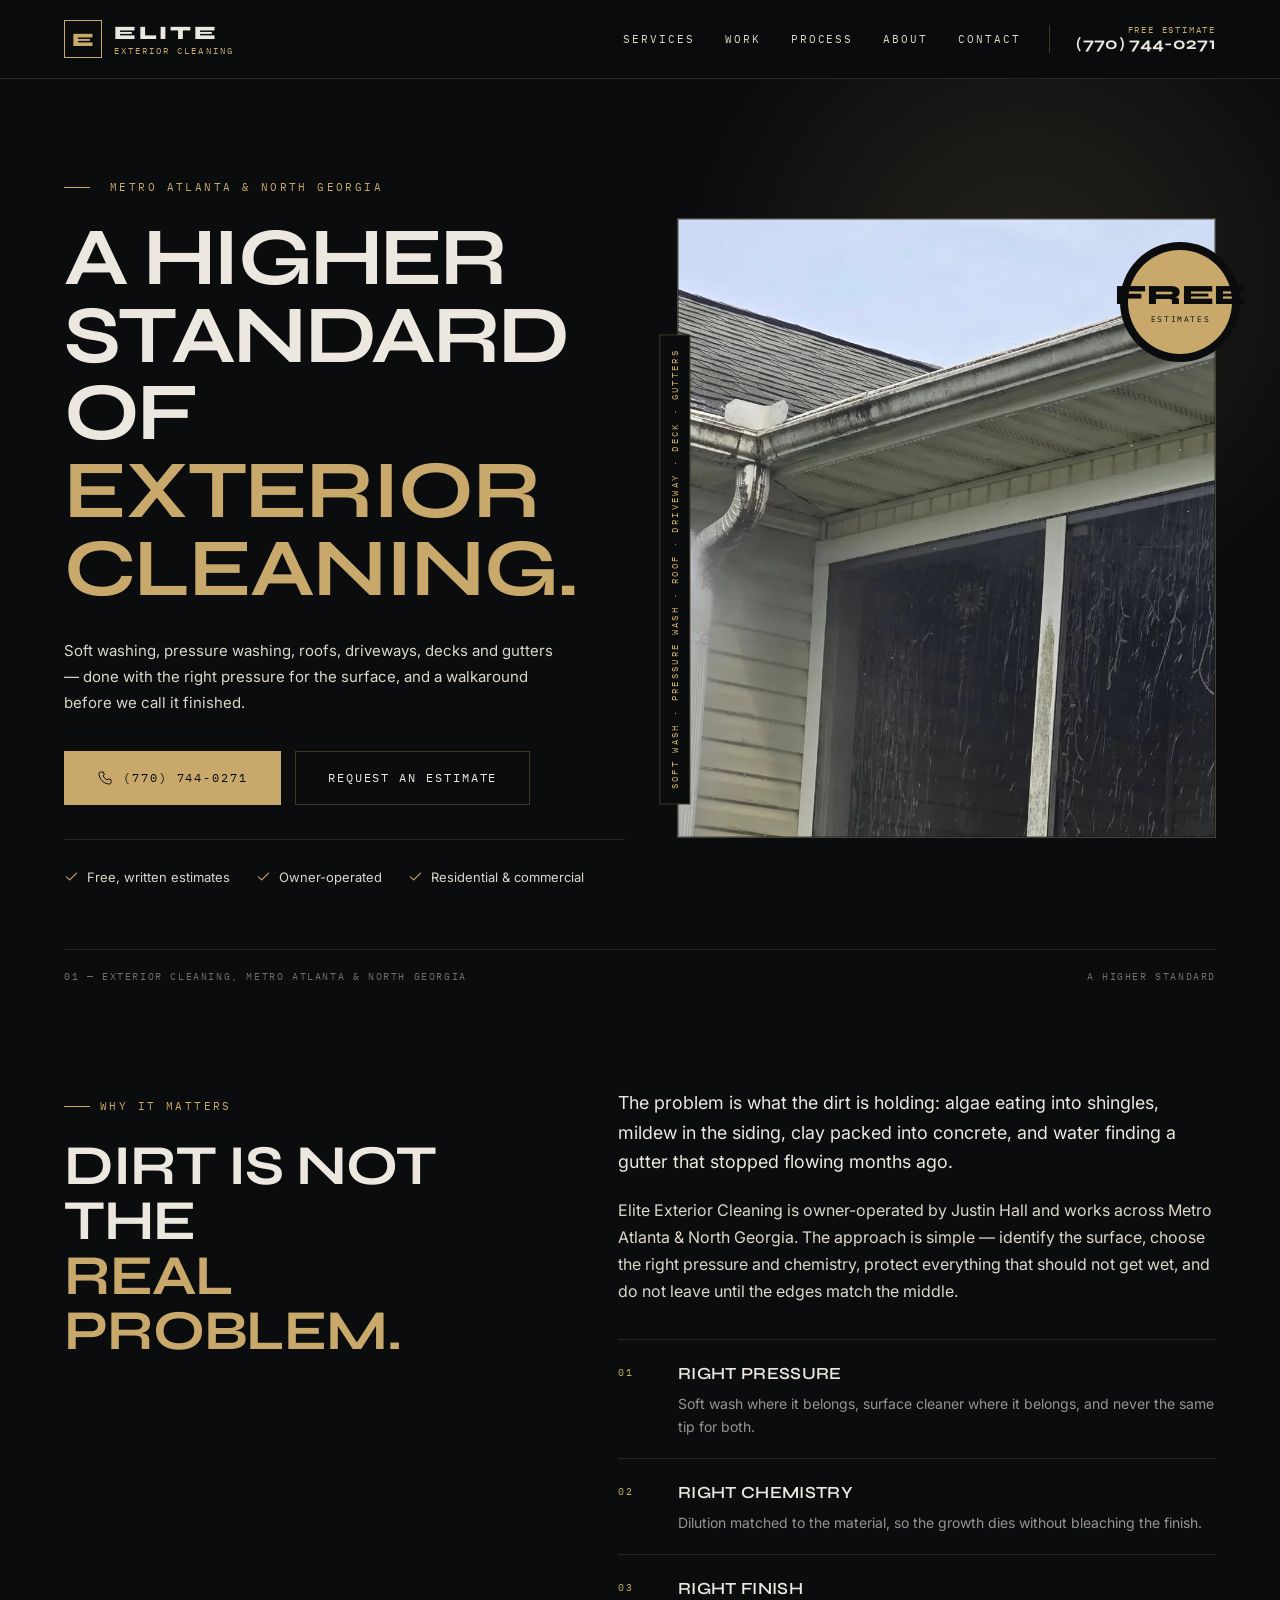
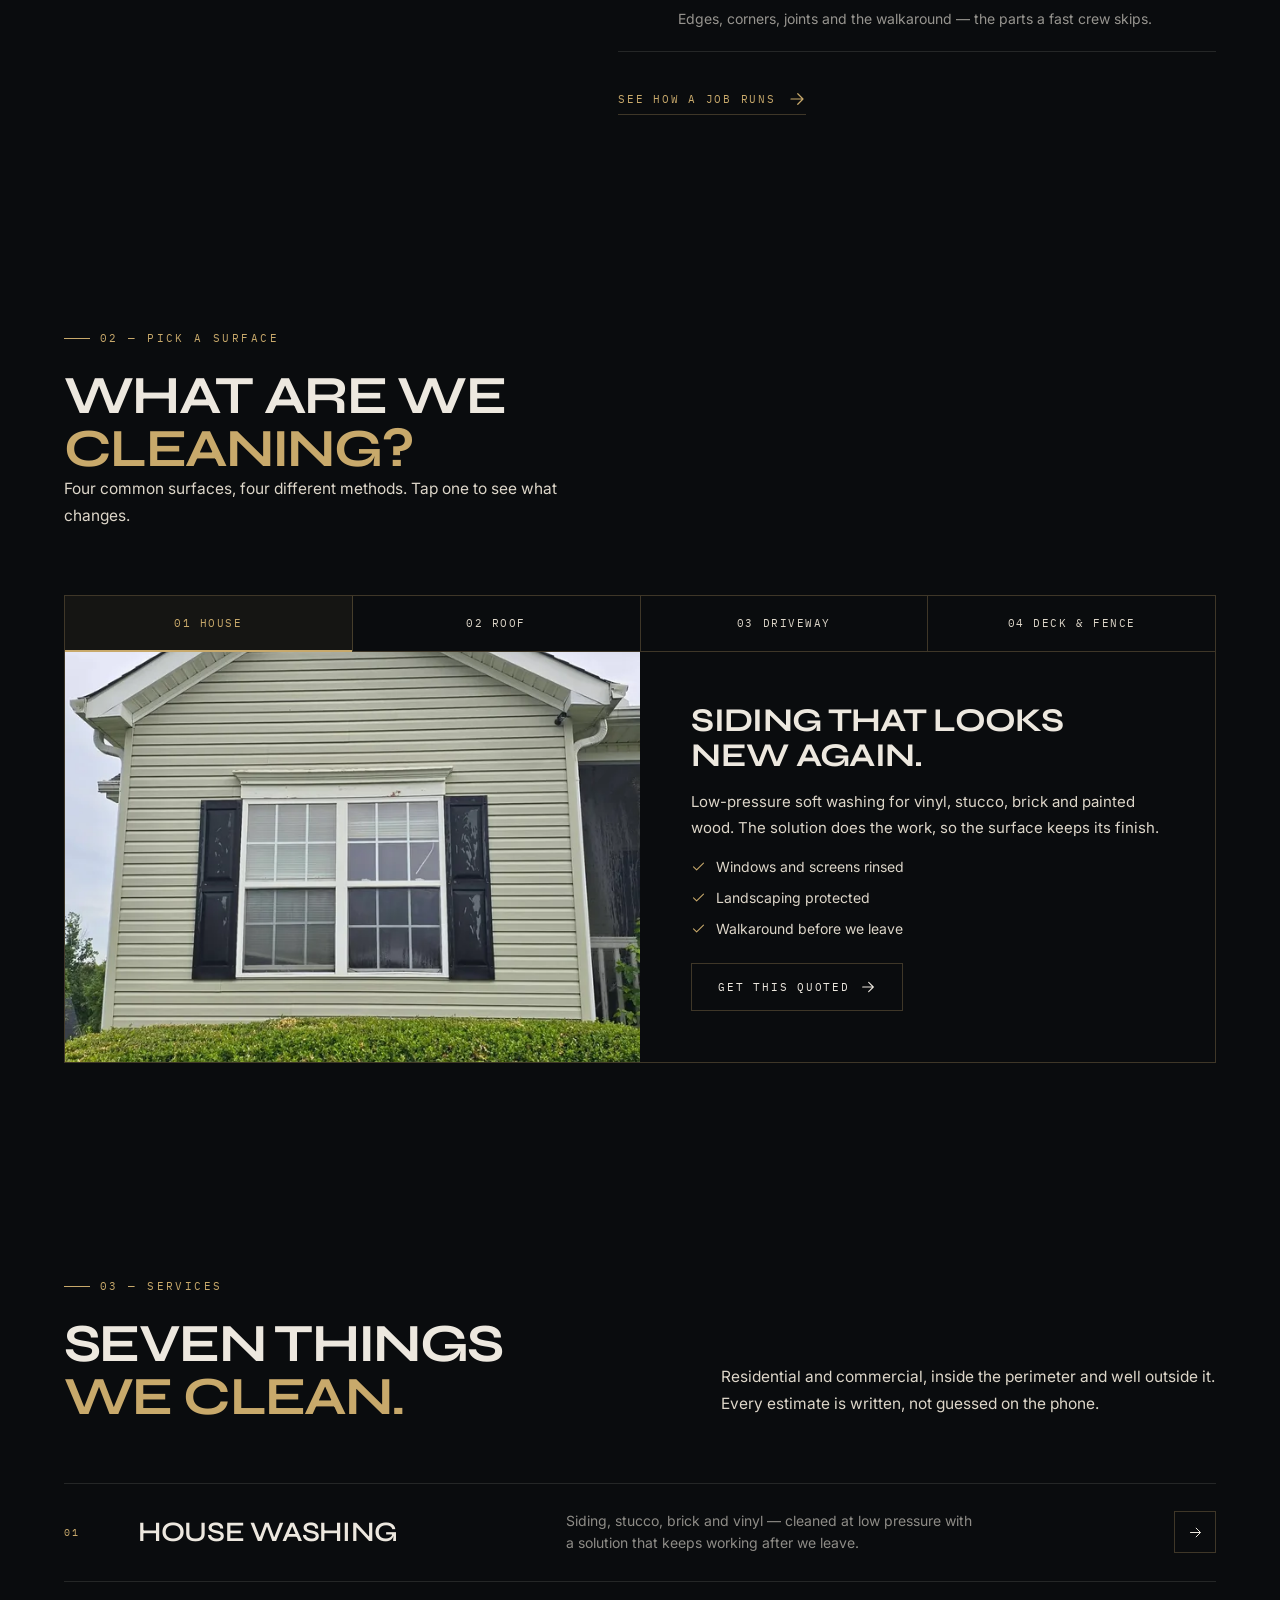
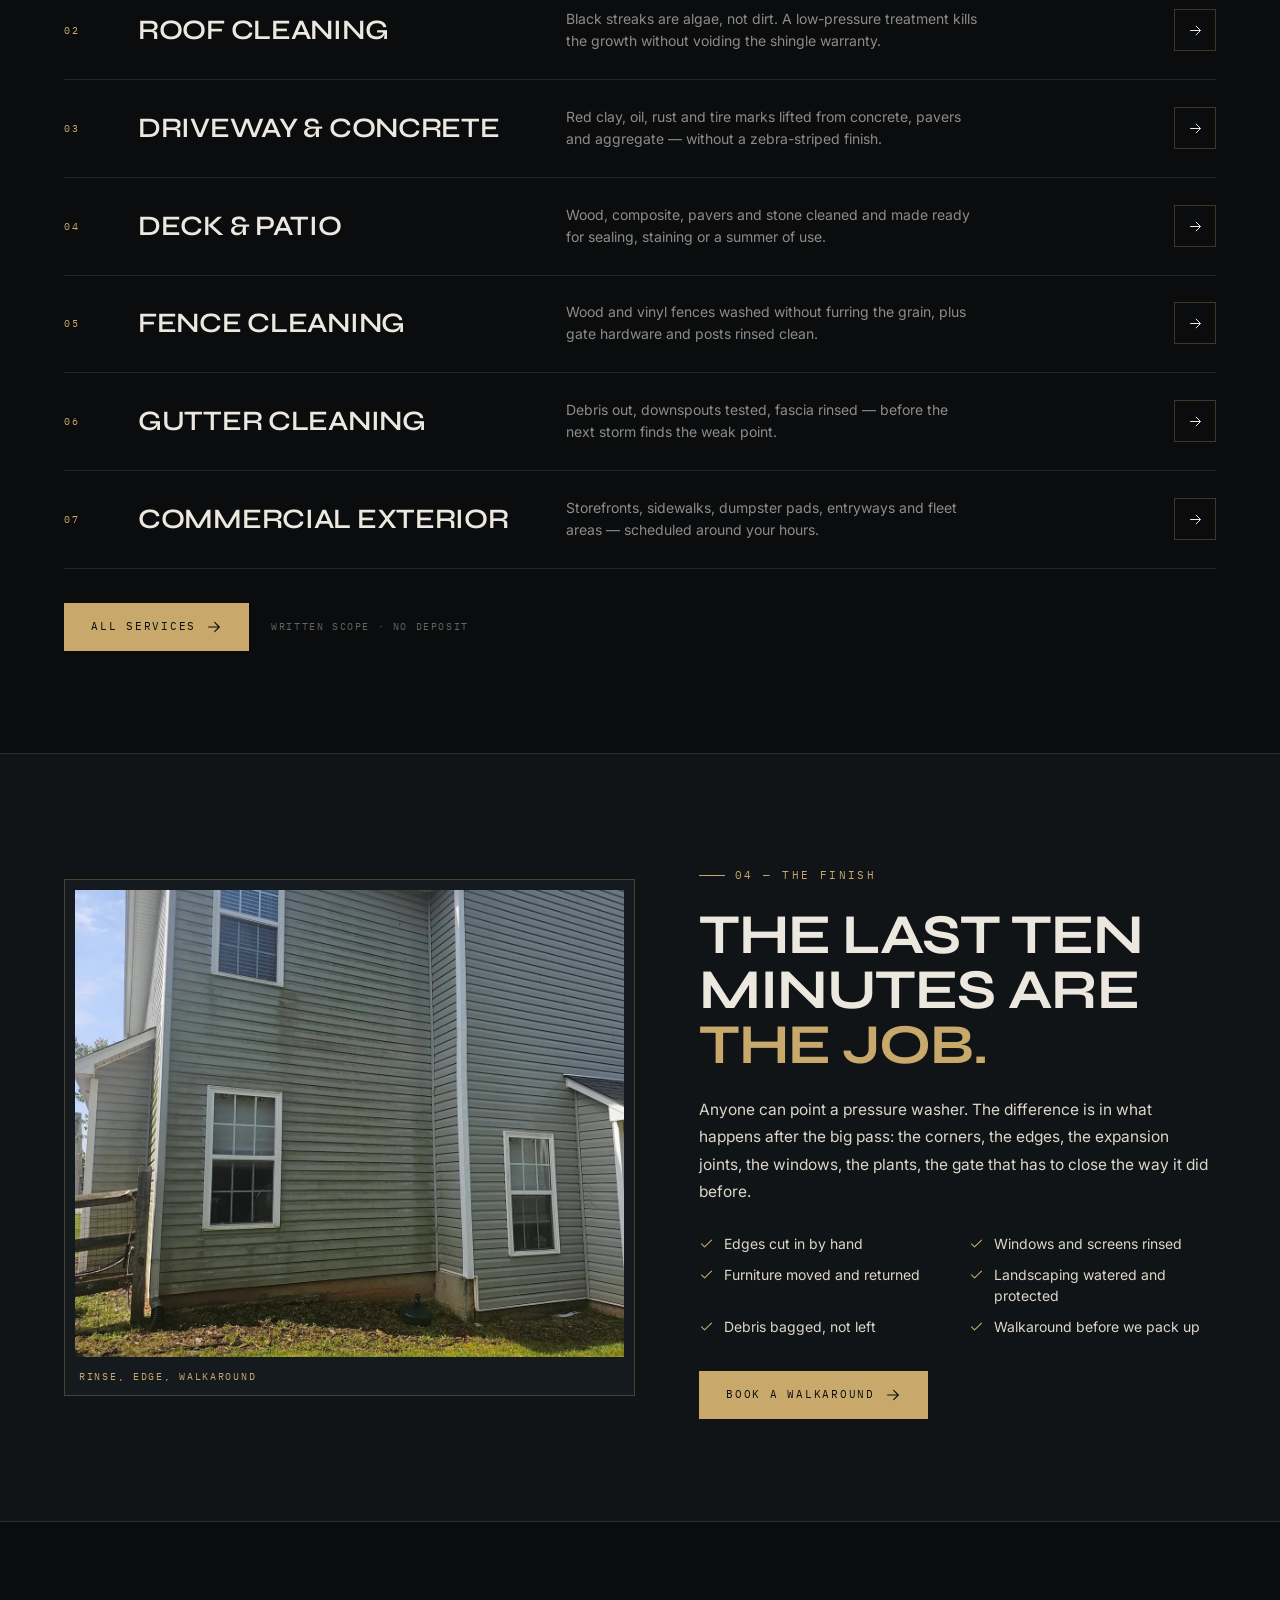
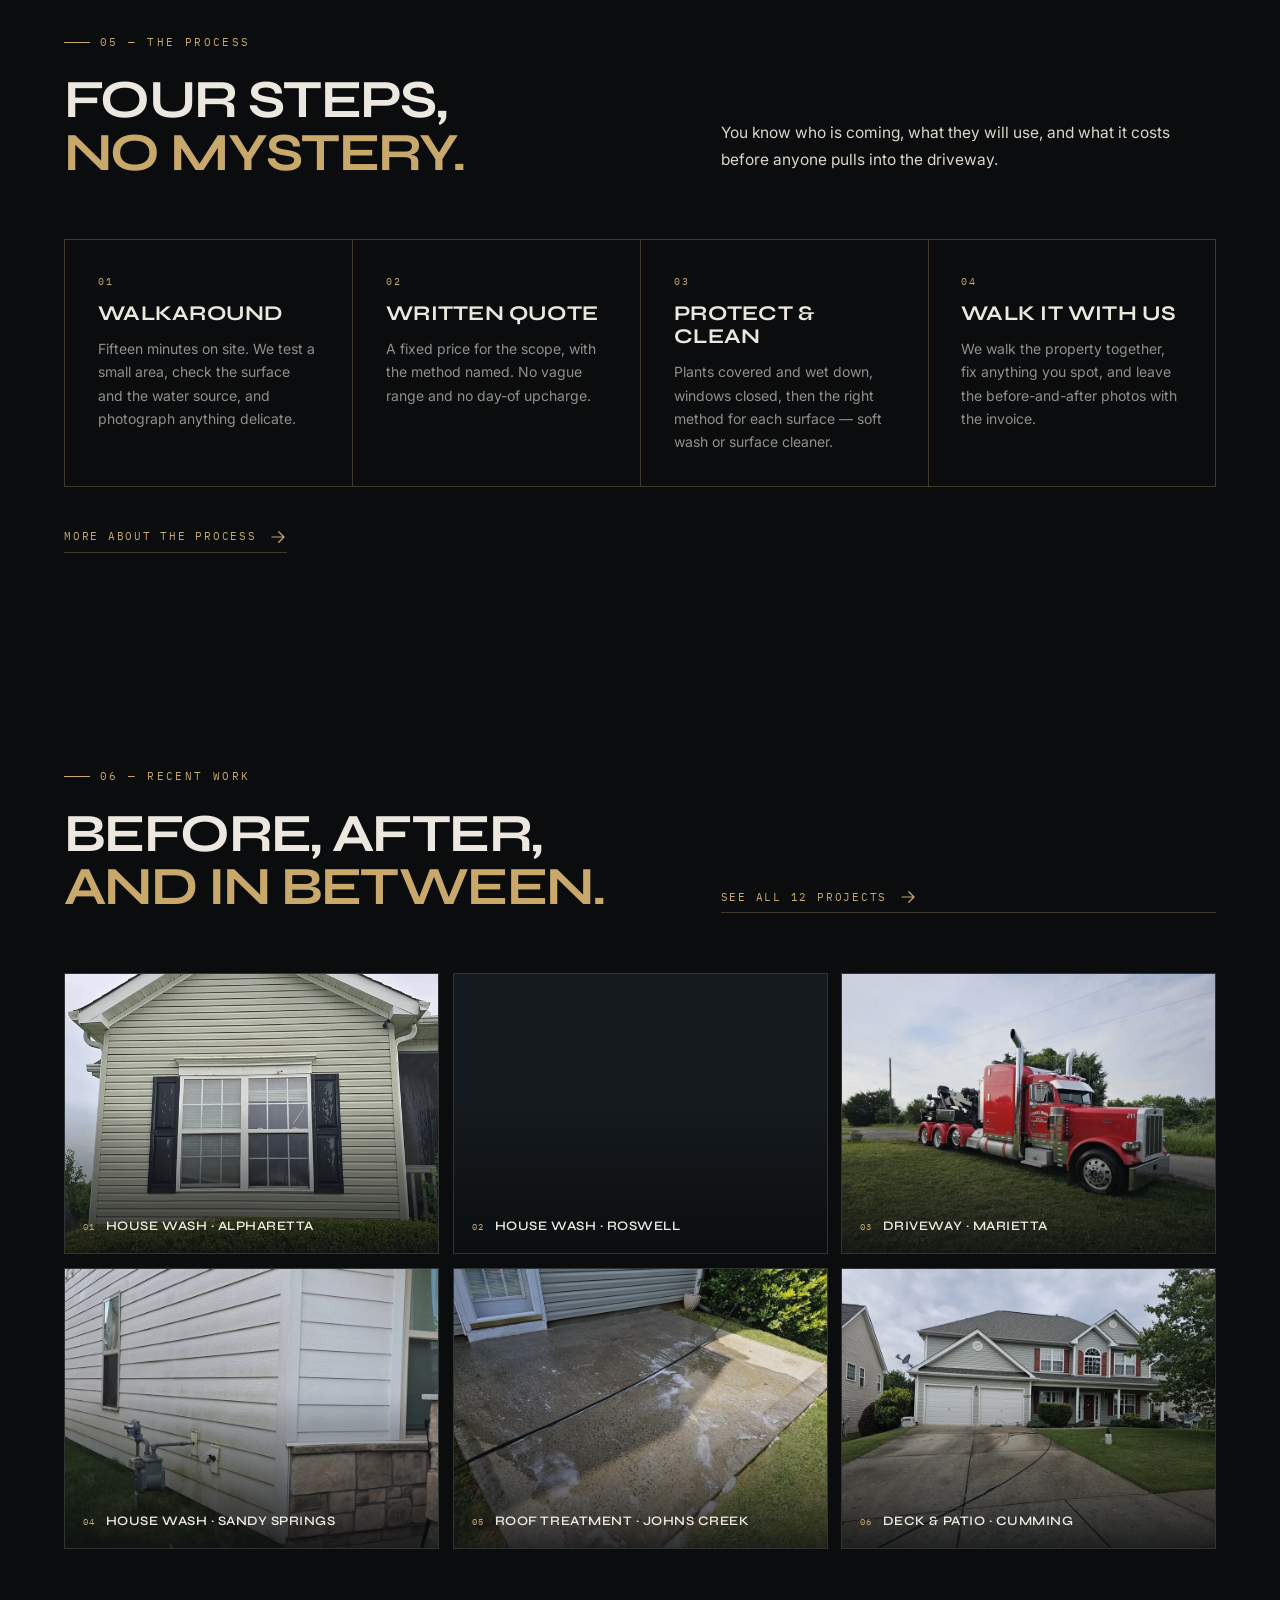
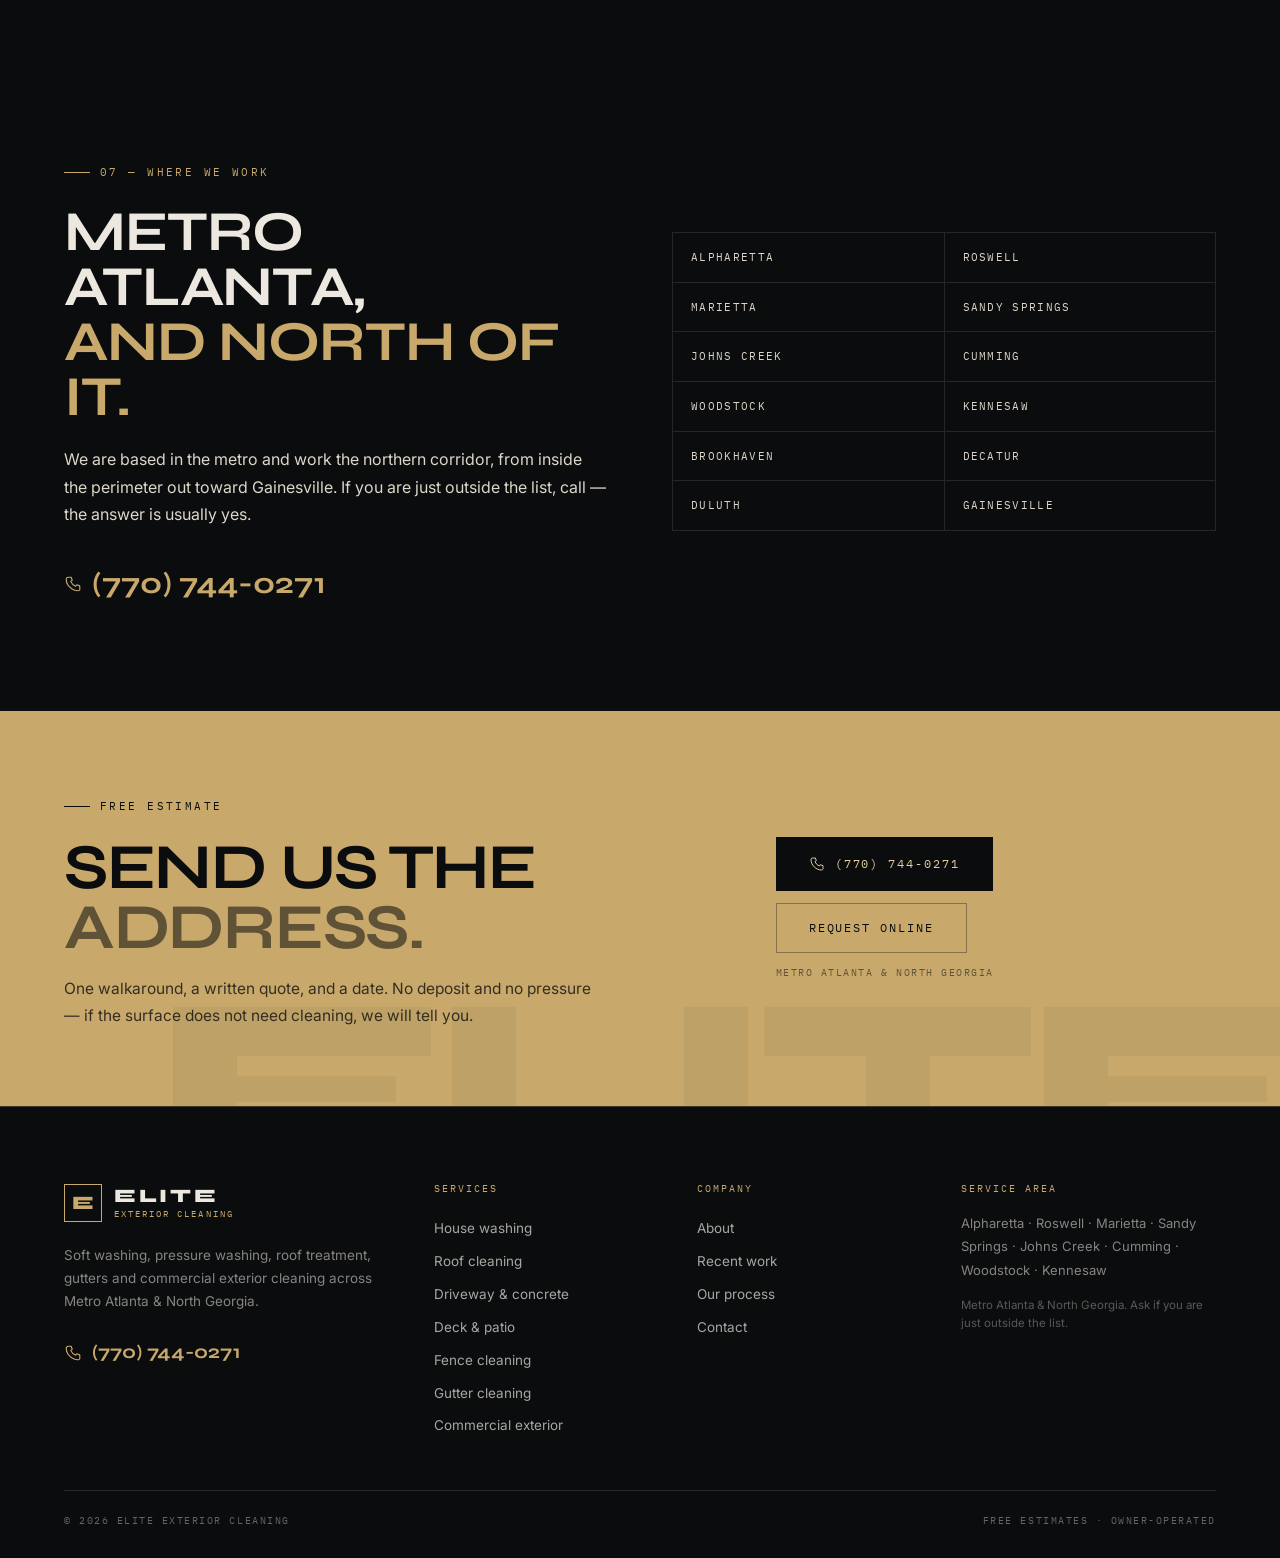
==== index.html @ a0dc1d8f "Build Elite Exterior Cleaning site: 7 pages, surface selector, work filters, lightbox" ====
<!DOCTYPE html>
<html lang="en">
<head>
<meta charset="UTF-8">
<script>document.documentElement.classList.add('js');</script>

<meta name="viewport" content="width=device-width, initial-scale=1.0">
<title>Elite Exterior Cleaning | Pressure Washing in Metro Atlanta</title>
<meta name="description" content="Soft washing, pressure washing, roof cleaning, driveways, decks and gutters across Metro Atlanta and North Georgia. Free written estimates.">
<link rel="canonical" href="https://ari-builds.github.io/elite-exterior-cleaning-site/">
<meta property="og:type" content="website">
<meta property="og:title" content="Elite Exterior Cleaning | Pressure Washing in Metro Atlanta">
<meta property="og:description" content="Soft washing, pressure washing, roof cleaning, driveways, decks and gutters across Metro Atlanta and North Georgia. Free written estimates.">
<meta property="og:url" content="https://ari-builds.github.io/elite-exterior-cleaning-site/">
<meta property="og:image" content="https://ari-builds.github.io/elite-exterior-cleaning-site/assets/opt/hero.webp">
<meta name="theme-color" content="#0A0C0E">
<link rel="icon" href="assets/opt/work-11.webp" type="image/webp">
<link rel="preconnect" href="https://fonts.googleapis.com">
<link rel="preconnect" href="https://fonts.gstatic.com" crossorigin>
<link href="https://fonts.googleapis.com/css2?family=Syne:wght@400;500;600;700;800&family=Inter:wght@300;400;500;600;700&family=IBM+Plex+Mono:wght@400;500&display=swap" rel="stylesheet">
<link rel="stylesheet" href="styles.css">
<script type="application/ld+json">{"@context":"https://schema.org","@graph":[{"@type":"HomeAndConstructionBusiness","@id":"https://ari-builds.github.io/elite-exterior-cleaning-site/#business","name":"Elite Exterior Cleaning","description":"Soft washing, pressure washing, roof cleaning, driveway and deck cleaning, gutter cleaning and commercial exterior cleaning across Metro Atlanta and North Georgia.","url":"https://ari-builds.github.io/elite-exterior-cleaning-site/","image":"https://ari-builds.github.io/elite-exterior-cleaning-site/assets/opt/hero.webp","telephone":"+1-770-744-0271","areaServed":["Metro Atlanta","North Georgia","Alpharetta","Roswell","Marietta","Sandy Springs","Johns Creek","Cumming","Woodstock","Kennesaw"],"priceRange":"$$","founder":{"@type":"Person","name":"Justin Hall"}},{"@type":"WebSite","@id":"https://ari-builds.github.io/elite-exterior-cleaning-site/#website","url":"https://ari-builds.github.io/elite-exterior-cleaning-site/","name":"Elite Exterior Cleaning","publisher":{"@id":"https://ari-builds.github.io/elite-exterior-cleaning-site/#business"}}]}</script>
</head>
<body>
<svg width="0" height="0" style="position:absolute" aria-hidden="true" focusable="false"><defs>
<symbol id="i-arrow" viewBox="0 0 24 24"><path d="M4 12h15M13 5l7 7-7 7" fill="none" stroke="currentColor" stroke-width="1.6" stroke-linecap="round" stroke-linejoin="round"/></symbol>
<symbol id="i-check" viewBox="0 0 24 24"><path d="M4 12.5l5 5L20 6.5" fill="none" stroke="currentColor" stroke-width="1.7" stroke-linecap="round" stroke-linejoin="round"/></symbol>
<symbol id="i-tel" viewBox="0 0 24 24"><path d="M6.5 3h3l1.5 4-2 1.5a12 12 0 006.5 6.5l1.5-2 4 1.5v3A2.5 2.5 0 0118.5 21C10.5 21 3 13.5 3 5.5A2.5 2.5 0 015.5 3z" fill="none" stroke="currentColor" stroke-width="1.5" stroke-linejoin="round"/></symbol>
<symbol id="i-pin" viewBox="0 0 24 24"><path d="M12 21s-6.5-6.2-6.5-11a6.5 6.5 0 0113 0c0 4.8-6.5 11-6.5 11z" fill="none" stroke="currentColor" stroke-width="1.5"/><circle cx="12" cy="10" r="2.2" fill="none" stroke="currentColor" stroke-width="1.5"/></symbol>
<symbol id="i-spray" viewBox="0 0 24 24"><path d="M9 8h6v13H9zM9 8V5h6v3M6 11H3M19 4l2-1M19 8h3M17 2v3" fill="none" stroke="currentColor" stroke-width="1.4" stroke-linecap="round" stroke-linejoin="round"/></symbol>
</defs></svg>
<a class="skip" href="#main">Skip to content</a>
<header class="hdr" id="top">
  <div class="shell hdr__in">
    <a class="logo" href="#top" aria-label="Elite Exterior Cleaning, home">
  <span class="logo__mark" aria-hidden="true">E</span>
  <span class="logo__txt"><strong>Elite</strong><span class="mono">Exterior Cleaning</span></span>
</a>
    <nav class="nav" aria-label="Main">
      <a href="services/">Services</a>
      <a href="work/">Work</a>
      <a href="process/">Process</a>
      <a href="about/">About</a>
      <a href="contact/">Contact</a>
    </nav>
    <a class="tel" href="tel:+17707440271"><span class="mono">Free estimate</span><strong>(770) 744-0271</strong></a>
    <button class="burger" aria-label="Menu" aria-expanded="false" aria-controls="mnav"><span></span><span></span><span></span></button>
  </div>
  <div class="mnav" id="mnav" hidden>
    <a href="services/">Services</a>
    <a href="work/">Work</a>
    <a href="process/">Process</a>
    <a href="about/">About</a>
    <a href="contact/">Contact</a>
    <a class="mnav__tel" href="tel:+17707440271">(770) 744-0271</a>
    <a class="btn btn--gold" href="contact/">Request a free estimate</a>
  </div>
</header>
<main id="main">

<section class="hero">
  <div class="shell hero__grid">
    <div class="hero__copy rv">
      <span class="label"><span class="label__dot" aria-hidden="true"></span>Metro Atlanta & North Georgia</span>
      <h1>A higher<br>standard of<br><em>exterior cleaning.</em></h1>
      <p class="hero__p">Soft washing, pressure washing, roofs, driveways, decks and gutters — done with the right pressure for the surface, and a walkaround before we call it finished.</p>
      <div class="hero__acts">
        <a class="btn btn--gold btn--lg" href="tel:+17707440271"><svg class="ico" aria-hidden="true"><use href="#i-tel"/></svg>(770) 744-0271</a>
        <a class="btn btn--ghost btn--lg" href="contact/">Request an estimate</a>
      </div>
      <ul class="hero__ticks">
        <li><svg class="ico" aria-hidden="true"><use href="#i-check"/></svg>Free, written estimates</li>
        <li><svg class="ico" aria-hidden="true"><use href="#i-check"/></svg>Owner-operated</li>
        <li><svg class="ico" aria-hidden="true"><use href="#i-check"/></svg>Residential &amp; commercial</li>
      </ul>
    </div>
    <div class="hero__media rv rv-d1">
      <figure class="plate"><img src="assets/opt/hero.webp" alt="Exterior cleaning in Metro Atlanta" width="1366" height="1025" fetchpriority="high" decoding="async"></figure>
      <span class="hero__rail mono">Soft wash · Pressure wash · Roof · Driveway · Deck · Gutters</span>
      <div class="hero__badge"><span>Free</span><span class="mono">estimates</span></div>
    </div>
  </div>
  <div class="shell hero__foot">
    <span class="mono">01 — Exterior cleaning, Metro Atlanta & North Georgia</span>
    <span class="mono">A higher standard</span>
  </div>
</section>

<section class="sec why">
  <div class="shell why__grid">
    <div class="why__head rv">
      <span class="label">Why it matters</span>
      <h2>Dirt is not the<br><em>real problem.</em></h2>
    </div>
    <div class="why__body rv rv-d1">
      <p class="lead">The problem is what the dirt is holding: algae eating into shingles, mildew in the siding, clay packed into concrete, and water finding a gutter that stopped flowing months ago.</p>
      <p>Elite Exterior Cleaning is owner-operated by Justin Hall and works across Metro Atlanta & North Georgia. The approach is simple — identify the surface, choose the right pressure and chemistry, protect everything that should not get wet, and do not leave until the edges match the middle.</p>
      <div class="why__notes">
        <div><span class="mono">01</span><strong>Right pressure</strong><p>Soft wash where it belongs, surface cleaner where it belongs, and never the same tip for both.</p></div>
        <div><span class="mono">02</span><strong>Right chemistry</strong><p>Dilution matched to the material, so the growth dies without bleaching the finish.</p></div>
        <div><span class="mono">03</span><strong>Right finish</strong><p>Edges, corners, joints and the walkaround — the parts a fast crew skips.</p></div>
      </div>
      <a class="link" href="process/">See how a job runs <svg class="ico" aria-hidden="true"><use href="#i-arrow"/></svg></a>
    </div>
  </div>
</section>

<section class="sec sel" id="surfaces">
  <div class="shell">
    <div class="sechead rv">
      <span class="label">02 — Pick a surface</span>
      <h2>What are we<br><em>cleaning?</em></h2>
      <p class="sechead__p">Four common surfaces, four different methods. Tap one to see what changes.</p>
    </div>
    <div class="sel__tabs" role="tablist" aria-label="Surface">
      <button class="sel__tab" role="tab" aria-selected="true" aria-controls="panel-house" id="tab-house">01 House</button>
      <button class="sel__tab" role="tab" aria-selected="false" aria-controls="panel-roof" id="tab-roof">02 Roof</button>
      <button class="sel__tab" role="tab" aria-selected="false" aria-controls="panel-driveway" id="tab-driveway">03 Driveway</button>
      <button class="sel__tab" role="tab" aria-selected="false" aria-controls="panel-deck" id="tab-deck">04 Deck & fence</button>
    </div>
    <div class="sel__panels">
      <div class="sel__panel is-on" id="panel-house" role="tabpanel" aria-labelledby="tab-house">
        <figure class="sel__fig"><img src="assets/opt/work-01-880.webp" alt="House cleaning by Elite Exterior Cleaning" width="1200" height="1600" decoding="async"></figure>
        <div class="sel__copy">
          <h3>Siding that looks new again.</h3>
          <p>Low-pressure soft washing for vinyl, stucco, brick and painted wood. The solution does the work, so the surface keeps its finish.</p>
          <ul class="ticks"><li><svg class="ico" aria-hidden="true"><use href="#i-check"/></svg>Windows and screens rinsed</li><li><svg class="ico" aria-hidden="true"><use href="#i-check"/></svg>Landscaping protected</li><li><svg class="ico" aria-hidden="true"><use href="#i-check"/></svg>Walkaround before we leave</li></ul>
          <a class="btn btn--ghost" href="contact/">Get this quoted <svg class="ico" aria-hidden="true"><use href="#i-arrow"/></svg></a>
        </div>
      </div>
      <div class="sel__panel" id="panel-roof" role="tabpanel" aria-labelledby="tab-roof" hidden>
        <figure class="sel__fig"><img src="assets/opt/work-05-880.webp" alt="Roof cleaning by Elite Exterior Cleaning" width="1000" height="750" decoding="async"></figure>
        <div class="sel__copy">
          <h3>Black streaks are algae.</h3>
          <p>A low-pressure treatment that kills the growth instead of blasting the granules off your shingles. The streaks lift over the following weeks.</p>
          <ul class="ticks"><li><svg class="ico" aria-hidden="true"><use href="#i-check"/></svg>No high pressure on shingles</li><li><svg class="ico" aria-hidden="true"><use href="#i-check"/></svg>Gutters and plants covered</li><li><svg class="ico" aria-hidden="true"><use href="#i-check"/></svg>Before-and-after photos</li></ul>
          <a class="btn btn--ghost" href="contact/">Get this quoted <svg class="ico" aria-hidden="true"><use href="#i-arrow"/></svg></a>
        </div>
      </div>
      <div class="sel__panel" id="panel-driveway" role="tabpanel" aria-labelledby="tab-driveway" hidden>
        <figure class="sel__fig"><img src="assets/opt/work-03-880.webp" alt="Driveway cleaning by Elite Exterior Cleaning" width="1000" height="750" decoding="async"></figure>
        <div class="sel__copy">
          <h3>Clean concrete, even finish.</h3>
          <p>Red clay, oil and rust pre-treated, then cleaned with a surface cleaner so you get an even finish instead of wand stripes.</p>
          <ul class="ticks"><li><svg class="ico" aria-hidden="true"><use href="#i-check"/></svg>No zebra striping</li><li><svg class="ico" aria-hidden="true"><use href="#i-check"/></svg>Edges and joints by hand</li><li><svg class="ico" aria-hidden="true"><use href="#i-check"/></svg>Paver-safe options</li></ul>
          <a class="btn btn--ghost" href="contact/">Get this quoted <svg class="ico" aria-hidden="true"><use href="#i-arrow"/></svg></a>
        </div>
      </div>
      <div class="sel__panel" id="panel-deck" role="tabpanel" aria-labelledby="tab-deck" hidden>
        <figure class="sel__fig"><img src="assets/opt/work-07-880.webp" alt="Deck &amp; fence cleaning by Elite Exterior Cleaning" width="1000" height="750" decoding="async"></figure>
        <div class="sel__copy">
          <h3>The right pressure for the material.</h3>
          <p>Wood, composite, vinyl and pavers each get their own tip and their own mix — so a deck is cleaned, not furred.</p>
          <ul class="ticks"><li><svg class="ico" aria-hidden="true"><use href="#i-check"/></svg>Low-pressure wood washing</li><li><svg class="ico" aria-hidden="true"><use href="#i-check"/></svg>Mildew and tannin treatment</li><li><svg class="ico" aria-hidden="true"><use href="#i-check"/></svg>Sealing quote on request</li></ul>
          <a class="btn btn--ghost" href="contact/">Get this quoted <svg class="ico" aria-hidden="true"><use href="#i-arrow"/></svg></a>
        </div>
      </div>
    </div>
  </div>
</section>

<section class="sec svcs">
  <div class="shell">
    <div class="sechead sechead--split rv">
      <div><span class="label">03 — Services</span><h2>Seven things<br><em>we clean.</em></h2></div>
      <p class="sechead__p">Residential and commercial, inside the perimeter and well outside it. Every estimate is written, not guessed on the phone.</p>
    </div>
    <ol class="svc">
      <li class="svc__item rv">
        <a class="svc__row" href="services/#house-washing">
          <span class="svc__n mono">01</span>
          <span class="svc__t">House washing</span>
          <span class="svc__d">Siding, stucco, brick and vinyl — cleaned at low pressure with a solution that keeps working after we leave.</span>
          <span class="svc__go"><svg class="ico" aria-hidden="true"><use href="#i-arrow"/></svg></span>
          <span class="svc__peek"><img src="assets/opt/work-01-880.webp" alt="" loading="lazy" decoding="async"></span>
        </a>
      </li>
      <li class="svc__item rv">
        <a class="svc__row" href="services/#roof-cleaning">
          <span class="svc__n mono">02</span>
          <span class="svc__t">Roof cleaning</span>
          <span class="svc__d">Black streaks are algae, not dirt. A low-pressure treatment kills the growth without voiding the shingle warranty.</span>
          <span class="svc__go"><svg class="ico" aria-hidden="true"><use href="#i-arrow"/></svg></span>
          <span class="svc__peek"><img src="assets/opt/work-05-880.webp" alt="" loading="lazy" decoding="async"></span>
        </a>
      </li>
      <li class="svc__item rv">
        <a class="svc__row" href="services/#driveway-cleaning">
          <span class="svc__n mono">03</span>
          <span class="svc__t">Driveway & concrete</span>
          <span class="svc__d">Red clay, oil, rust and tire marks lifted from concrete, pavers and aggregate — without a zebra-striped finish.</span>
          <span class="svc__go"><svg class="ico" aria-hidden="true"><use href="#i-arrow"/></svg></span>
          <span class="svc__peek"><img src="assets/opt/work-03-880.webp" alt="" loading="lazy" decoding="async"></span>
        </a>
      </li>
      <li class="svc__item rv">
        <a class="svc__row" href="services/#deck-and-patio">
          <span class="svc__n mono">04</span>
          <span class="svc__t">Deck & patio</span>
          <span class="svc__d">Wood, composite, pavers and stone cleaned and made ready for sealing, staining or a summer of use.</span>
          <span class="svc__go"><svg class="ico" aria-hidden="true"><use href="#i-arrow"/></svg></span>
          <span class="svc__peek"><img src="assets/opt/work-06-880.webp" alt="" loading="lazy" decoding="async"></span>
        </a>
      </li>
      <li class="svc__item rv">
        <a class="svc__row" href="services/#fence-cleaning">
          <span class="svc__n mono">05</span>
          <span class="svc__t">Fence cleaning</span>
          <span class="svc__d">Wood and vinyl fences washed without furring the grain, plus gate hardware and posts rinsed clean.</span>
          <span class="svc__go"><svg class="ico" aria-hidden="true"><use href="#i-arrow"/></svg></span>
          <span class="svc__peek"><img src="assets/opt/work-07-880.webp" alt="" loading="lazy" decoding="async"></span>
        </a>
      </li>
      <li class="svc__item rv">
        <a class="svc__row" href="services/#gutter-cleaning">
          <span class="svc__n mono">06</span>
          <span class="svc__t">Gutter cleaning</span>
          <span class="svc__d">Debris out, downspouts tested, fascia rinsed — before the next storm finds the weak point.</span>
          <span class="svc__go"><svg class="ico" aria-hidden="true"><use href="#i-arrow"/></svg></span>
          <span class="svc__peek"><img src="assets/opt/work-10-880.webp" alt="" loading="lazy" decoding="async"></span>
        </a>
      </li>
      <li class="svc__item rv">
        <a class="svc__row" href="services/#commercial-cleaning">
          <span class="svc__n mono">07</span>
          <span class="svc__t">Commercial exterior</span>
          <span class="svc__d">Storefronts, sidewalks, dumpster pads, entryways and fleet areas — scheduled around your hours.</span>
          <span class="svc__go"><svg class="ico" aria-hidden="true"><use href="#i-arrow"/></svg></span>
          <span class="svc__peek"><img src="assets/opt/work-11-880.webp" alt="" loading="lazy" decoding="async"></span>
        </a>
      </li>
    </ol>
    <div class="svcs__foot">
      <a class="btn btn--gold" href="services/">All services <svg class="ico" aria-hidden="true"><use href="#i-arrow"/></svg></a>
      <span class="mono">Written scope · no deposit</span>
    </div>
  </div>
</section>

<section class="sec sec--surface detail">
  <div class="shell detail__grid">
    <figure class="detail__fig">
      <img src="assets/opt/detail.webp" alt="Exterior cleaning detail" width="1200" height="1600" loading="lazy" decoding="async">
      <figcaption class="mono">Rinse, edge, walkaround</figcaption>
    </figure>
    <div class="detail__copy">
      <span class="label">04 — The finish</span>
      <h2>The last ten<br>minutes are<br><em>the job.</em></h2>
      <p>Anyone can point a pressure washer. The difference is in what happens after the big pass: the corners, the edges, the expansion joints, the windows, the plants, the gate that has to close the way it did before.</p>
      <ul class="ticks ticks--two">
        <li><svg class="ico" aria-hidden="true"><use href="#i-check"/></svg>Edges cut in by hand</li>
        <li><svg class="ico" aria-hidden="true"><use href="#i-check"/></svg>Windows and screens rinsed</li>
        <li><svg class="ico" aria-hidden="true"><use href="#i-check"/></svg>Furniture moved and returned</li>
        <li><svg class="ico" aria-hidden="true"><use href="#i-check"/></svg>Landscaping watered and protected</li>
        <li><svg class="ico" aria-hidden="true"><use href="#i-check"/></svg>Debris bagged, not left</li>
        <li><svg class="ico" aria-hidden="true"><use href="#i-check"/></svg>Walkaround before we pack up</li>
      </ul>
      <a class="btn btn--gold" href="contact/">Book a walkaround <svg class="ico" aria-hidden="true"><use href="#i-arrow"/></svg></a>
    </div>
  </div>
</section>

<section class="sec proc">
  <div class="shell">
    <div class="sechead sechead--split rv">
      <div><span class="label">05 — The process</span><h2>Four steps,<br><em>no mystery.</em></h2></div>
      <p class="sechead__p">You know who is coming, what they will use, and what it costs before anyone pulls into the driveway.</p>
    </div>
    <ol class="steps">
      <li><span class="mono">01</span><h3>Walkaround</h3><p>Fifteen minutes on site. We test a small area, check the surface and the water source, and photograph anything delicate.</p></li>
      <li><span class="mono">02</span><h3>Written quote</h3><p>A fixed price for the scope, with the method named. No vague range and no day-of upcharge.</p></li>
      <li><span class="mono">03</span><h3>Protect &amp; clean</h3><p>Plants covered and wet down, windows closed, then the right method for each surface — soft wash or surface cleaner.</p></li>
      <li><span class="mono">04</span><h3>Walk it with us</h3><p>We walk the property together, fix anything you spot, and leave the before-and-after photos with the invoice.</p></li>
    </ol>
    <a class="link" href="process/">More about the process <svg class="ico" aria-hidden="true"><use href="#i-arrow"/></svg></a>
  </div>
</section>

<section class="sec work">
  <div class="shell">
    <div class="sechead sechead--split rv">
      <div><span class="label">06 — Recent work</span><h2>Before, after,<br><em>and in between.</em></h2></div>
      <a class="link" href="work/">See all 12 projects <svg class="ico" aria-hidden="true"><use href="#i-arrow"/></svg></a>
    </div>
    <div class="gal">
      <a class="gal__item rv" href="work/" aria-label="House wash in Alpharetta">
        <img src="assets/opt/work-01-880.webp" alt="House wash in Alpharetta" width="1200" height="1600" loading="lazy" decoding="async">
        <span class="gal__cap"><span class="mono">01</span>House wash · Alpharetta</span>
      </a>
      <a class="gal__item rv" href="work/" aria-label="House wash in Roswell">
        <img src="assets/opt/work-02-880.webp" alt="House wash in Roswell" width="1366" height="1025" loading="lazy" decoding="async">
        <span class="gal__cap"><span class="mono">02</span>House wash · Roswell</span>
      </a>
      <a class="gal__item rv" href="work/" aria-label="Driveway in Marietta">
        <img src="assets/opt/work-03-880.webp" alt="Driveway in Marietta" width="1000" height="750" loading="lazy" decoding="async">
        <span class="gal__cap"><span class="mono">03</span>Driveway · Marietta</span>
      </a>
      <a class="gal__item rv" href="work/" aria-label="House wash in Sandy Springs">
        <img src="assets/opt/work-04-880.webp" alt="House wash in Sandy Springs" width="1366" height="1025" loading="lazy" decoding="async">
        <span class="gal__cap"><span class="mono">04</span>House wash · Sandy Springs</span>
      </a>
      <a class="gal__item rv" href="work/" aria-label="Roof treatment in Johns Creek">
        <img src="assets/opt/work-05-880.webp" alt="Roof treatment in Johns Creek" width="1000" height="750" loading="lazy" decoding="async">
        <span class="gal__cap"><span class="mono">05</span>Roof treatment · Johns Creek</span>
      </a>
      <a class="gal__item rv" href="work/" aria-label="Deck &amp; patio in Cumming">
        <img src="assets/opt/work-06-880.webp" alt="Deck &amp; patio in Cumming" width="1000" height="750" loading="lazy" decoding="async">
        <span class="gal__cap"><span class="mono">06</span>Deck & patio · Cumming</span>
      </a>
    </div>
  </div>
</section>

<section class="sec area">
  <div class="shell area__grid">
    <div>
      <span class="label">07 — Where we work</span>
      <h2>Metro Atlanta,<br><em>and north of it.</em></h2>
      <p>We are based in the metro and work the northern corridor, from inside the perimeter out toward Gainesville. If you are just outside the list, call — the answer is usually yes.</p>
      <a class="foot__tel foot__tel--big" href="tel:+17707440271"><svg class="ico" aria-hidden="true"><use href="#i-tel"/></svg>(770) 744-0271</a>
    </div>
    <ul class="area__list">
      <li>Alpharetta</li><li>Roswell</li><li>Marietta</li><li>Sandy Springs</li><li>Johns Creek</li><li>Cumming</li><li>Woodstock</li><li>Kennesaw</li><li>Brookhaven</li><li>Decatur</li><li>Duluth</li><li>Gainesville</li>
    </ul>
  </div>
</section>

<section class="band">
  <div class="shell band__in">
    <div>
      <span class="label">Free estimate</span>
      <h2>Send us the<br><em>address.</em></h2>
      <p>One walkaround, a written quote, and a date. No deposit and no pressure — if the surface does not need cleaning, we will tell you.</p>
    </div>
    <div class="band__acts">
      <a class="btn btn--gold btn--lg" href="tel:+17707440271"><svg class="ico" aria-hidden="true"><use href="#i-tel"/></svg>(770) 744-0271</a>
      <a class="btn btn--ghost btn--lg" href="contact/">Request online</a>
      <span class="mono band__note">Metro Atlanta & North Georgia</span>
    </div>
  </div>
</section>

</main>
<footer class="foot">
  <div class="shell foot__top">
    <div class="foot__brand">
      <a class="logo" href="#top" aria-label="Elite Exterior Cleaning, home">
  <span class="logo__mark" aria-hidden="true">E</span>
  <span class="logo__txt"><strong>Elite</strong><span class="mono">Exterior Cleaning</span></span>
</a>
      <p>Soft washing, pressure washing, roof treatment, gutters and commercial exterior cleaning across Metro Atlanta & North Georgia.</p>
      <a class="foot__tel" href="tel:+17707440271"><svg class="ico" aria-hidden="true"><use href="#i-tel"/></svg>(770) 744-0271</a>
    </div>
    <div class="foot__col">
      <h4 class="mono">Services</h4>
      <a href="services/#house-washing">House washing</a>
      <a href="services/#roof-cleaning">Roof cleaning</a>
      <a href="services/#driveway-cleaning">Driveway & concrete</a>
      <a href="services/#deck-and-patio">Deck & patio</a>
      <a href="services/#fence-cleaning">Fence cleaning</a>
      <a href="services/#gutter-cleaning">Gutter cleaning</a>
      <a href="services/#commercial-cleaning">Commercial exterior</a>
    </div>
    <div class="foot__col">
      <h4 class="mono">Company</h4>
      <a href="about/">About</a>
      <a href="work/">Recent work</a>
      <a href="process/">Our process</a>
      <a href="contact/">Contact</a>
    </div>
    <div class="foot__col">
      <h4 class="mono">Service area</h4>
      <p class="foot__area">Alpharetta · Roswell · Marietta · Sandy Springs · Johns Creek · Cumming · Woodstock · Kennesaw</p>
      <p class="foot__fine">Metro Atlanta &amp; North Georgia. Ask if you are just outside the list.</p>
    </div>
  </div>
  <div class="shell foot__bottom">
    <span class="mono">© <span data-year>2026</span> Elite Exterior Cleaning</span>
    <span class="mono">Free estimates · Owner-operated</span>
  </div>
</footer>
<script src="script.js" defer></script>
</body>
</html>
---- styles.css ----
/* ==========================================================================
   Elite Exterior Cleaning — "Night & Gold"
   Syne display · Inter body · IBM Plex Mono labels
   night #0A0C0E · champagne #C8A96B · light #E4CE9A · bone #EDE8DF
   ========================================================================== */

:root {
  --night: #0A0C0E;
  --night-2: #101417;
  --night-3: #151A1E;
  --gold: #C8A96B;
  --gold-lt: #E4CE9A;
  --gold-dk: #8E7544;
  --bone: #EDE8DF;
  --bone-2: #DDD6C9;
  --slate: #6E8F8D;
  --ink: #0A0C0E;
  --line: rgba(200, 169, 107, 0.28);
  --line-soft: rgba(237, 232, 223, 0.12);
  --shell: 1240px;
  --pad: clamp(20px, 5vw, 64px);
  --ease: cubic-bezier(0.22, 1, 0.36, 1);
}

*,
*::before,
*::after { box-sizing: border-box; }

html { -webkit-text-size-adjust: 100%; scroll-behavior: smooth; }

body {
  margin: 0;
  background: var(--night);
  color: var(--bone);
  font-family: Inter, system-ui, -apple-system, "Segoe UI", sans-serif;
  font-size: 16px;
  line-height: 1.7;
  font-weight: 400;
  -webkit-font-smoothing: antialiased;
  text-rendering: optimizeLegibility;
  overflow-x: hidden;
}

img { max-width: 100%; height: auto; display: block; }
a { color: inherit; text-decoration: none; }
button { font: inherit; color: inherit; }
h1, h2, h3, h4 { margin: 0; font-family: Syne, Inter, sans-serif; font-weight: 700; line-height: 1.02; letter-spacing: -0.02em; }
p { margin: 0; }
ul, ol { margin: 0; padding: 0; list-style: none; }
figure { margin: 0; }
strong { font-weight: 600; }

h1 em, h2 em, h3 em {
  font-style: normal;
  color: var(--gold);
}

::selection { background: var(--gold); color: var(--night); }

.shell {
  width: min(var(--shell), 100% - var(--pad) * 2);
  margin-inline: auto;
}

.mono {
  font-family: "IBM Plex Mono", ui-monospace, monospace;
  font-size: 11px;
  letter-spacing: 0.16em;
  text-transform: uppercase;
  font-weight: 400;
}

.label {
  display: inline-flex;
  align-items: center;
  gap: 10px;
  font-family: "IBM Plex Mono", ui-monospace, monospace;
  font-size: 11px;
  letter-spacing: 0.22em;
  text-transform: uppercase;
  color: var(--gold);
  margin-bottom: 22px;
}
.label::before {
  content: "";
  width: 26px;
  height: 1px;
  background: var(--gold);
  display: inline-block;
}

.ico {
  width: 18px;
  height: 18px;
  flex: 0 0 auto;
  display: inline-block;
  vertical-align: -3px;
}

.skip {
  position: absolute;
  left: -9999px;
  top: 0;
  z-index: 200;
  background: var(--gold);
  color: var(--night);
  padding: 12px 18px;
  font-family: "IBM Plex Mono", monospace;
  font-size: 12px;
  text-transform: uppercase;
  letter-spacing: 0.14em;
}
.skip:focus { left: 12px; top: 12px; }

/* --------------------------------------------------------------------------
   Header
   -------------------------------------------------------------------------- */

.hdr {
  position: sticky;
  top: 0;
  z-index: 100;
  background: rgba(10, 12, 14, 0.92);
  backdrop-filter: blur(14px);
  border-bottom: 1px solid var(--line-soft);
}
.hdr.is-scrolled { border-bottom-color: var(--line); }

.hdr__in {
  display: flex;
  align-items: center;
  gap: 28px;
  min-height: 78px;
}

.logo {
  display: inline-flex;
  align-items: center;
  gap: 12px;
  flex: 0 0 auto;
}
.logo__mark {
  width: 38px;
  height: 38px;
  display: grid;
  place-items: center;
  border: 1px solid var(--gold);
  color: var(--gold);
  font-family: Syne, sans-serif;
  font-weight: 800;
  font-size: 19px;
  line-height: 1;
  transition: background 0.3s var(--ease), color 0.3s var(--ease);
}
.logo:hover .logo__mark { background: var(--gold); color: var(--night); }
.logo__txt { display: flex; flex-direction: column; line-height: 1; }
.logo__txt strong {
  font-family: Syne, sans-serif;
  font-size: 19px;
  font-weight: 800;
  letter-spacing: 0.14em;
  text-transform: uppercase;
}
.logo__txt .mono {
  font-size: 8.5px;
  letter-spacing: 0.24em;
  color: var(--gold);
  margin-top: 5px;
}

.nav {
  display: flex;
  align-items: center;
  gap: 30px;
  margin-left: auto;
}
.nav a {
  font-family: "IBM Plex Mono", monospace;
  font-size: 11px;
  letter-spacing: 0.18em;
  text-transform: uppercase;
  color: var(--bone-2);
  position: relative;
  padding: 6px 0;
  transition: color 0.25s var(--ease);
}
.nav a::after {
  content: "";
  position: absolute;
  left: 0;
  bottom: 0;
  width: 100%;
  height: 1px;
  background: var(--gold);
  transform: scaleX(0);
  transform-origin: left;
  transition: transform 0.35s var(--ease);
}
.nav a:hover,
.nav a[aria-current="page"] { color: var(--gold); }
.nav a:hover::after,
.nav a[aria-current="page"]::after { transform: scaleX(1); }

.tel {
  display: inline-flex;
  flex-direction: column;
  align-items: flex-end;
  line-height: 1.1;
  padding-left: 26px;
  border-left: 1px solid var(--line);
  flex: 0 0 auto;
}
.tel .mono { font-size: 9px; color: var(--gold); letter-spacing: 0.2em; }
.tel strong {
  font-family: Syne, sans-serif;
  font-size: 17px;
  font-weight: 700;
  letter-spacing: 0.02em;
  color: var(--bone);
  transition: color 0.25s var(--ease);
}
.tel:hover strong { color: var(--gold); }

.burger {
  display: none;
  width: 44px;
  height: 44px;
  border: 1px solid var(--line);
  background: transparent;
  padding: 0;
  place-items: center;
  cursor: pointer;
  margin-left: auto;
}
.burger span {
  display: block;
  width: 18px;
  height: 1px;
  background: var(--bone);
  margin: 4px 0;
  transition: transform 0.3s var(--ease), opacity 0.2s;
}
.burger[aria-expanded="true"] span:nth-child(1) { transform: translateY(5px) rotate(45deg); }
.burger[aria-expanded="true"] span:nth-child(2) { opacity: 0; }
.burger[aria-expanded="true"] span:nth-child(3) { transform: translateY(-5px) rotate(-45deg); }

.mnav {
  display: none;
  flex-direction: column;
  gap: 2px;
  padding: 12px var(--pad) 28px;
  background: var(--night-2);
  border-top: 1px solid var(--line);
}
.mnav[hidden] { display: none; }
.mnav.is-open { display: flex; }
.mnav a {
  padding: 15px 0;
  border-bottom: 1px solid var(--line-soft);
  font-family: Syne, sans-serif;
  font-size: 20px;
  font-weight: 600;
  letter-spacing: 0.02em;
}
.mnav a:hover { color: var(--gold); }
.mnav__tel {
  color: var(--gold) !important;
  font-family: "IBM Plex Mono", monospace !important;
  font-size: 14px !important;
  letter-spacing: 0.1em;
}
.mnav .btn { margin-top: 20px; align-self: flex-start; }

/* --------------------------------------------------------------------------
   Buttons
   -------------------------------------------------------------------------- */

.btn {
  display: inline-flex;
  align-items: center;
  justify-content: center;
  gap: 10px;
  padding: 15px 26px;
  border: 1px solid var(--gold);
  background: var(--gold);
  color: var(--night);
  font-family: "IBM Plex Mono", monospace;
  font-size: 11px;
  letter-spacing: 0.16em;
  text-transform: uppercase;
  line-height: 1;
  cursor: pointer;
  position: relative;
  overflow: hidden;
  transition: background 0.3s var(--ease), color 0.3s var(--ease), border-color 0.3s var(--ease);
}
.btn .ico { width: 16px; height: 16px; }
.btn::after {
  content: "";
  position: absolute;
  inset: 0;
  background: linear-gradient(120deg, transparent 20%, rgba(255,255,255,0.35) 50%, transparent 80%);
  transform: translateX(-120%);
  transition: transform 0.7s var(--ease);
}
.btn:hover::after { transform: translateX(120%); }
.btn--gold:hover { background: var(--gold-lt); border-color: var(--gold-lt); }
.btn--ghost {
  background: transparent;
  color: var(--bone);
  border-color: var(--line);
}
.btn--ghost:hover { border-color: var(--gold); color: var(--gold); background: transparent; }
.btn--lg { padding: 18px 32px; font-size: 12px; }

.link {
  display: inline-flex;
  align-items: center;
  gap: 12px;
  font-family: "IBM Plex Mono", monospace;
  font-size: 11px;
  letter-spacing: 0.16em;
  text-transform: uppercase;
  color: var(--gold);
  padding-bottom: 6px;
  border-bottom: 1px solid var(--line);
  transition: border-color 0.3s var(--ease), gap 0.3s var(--ease);
}
.link:hover { border-color: var(--gold); gap: 18px; }

/* --------------------------------------------------------------------------
   Plates (image framing)
   -------------------------------------------------------------------------- */

.plate {
  position: relative;
  overflow: hidden;
  background: var(--night-3);
  border: 1px solid var(--line);
}
.plate img {
  width: 100%;
  height: 100%;
  object-fit: cover;
  transition: transform 0.9s var(--ease), filter 0.6s var(--ease);
}
.plate::after {
  content: "";
  position: absolute;
  inset: 0;
  border: 1px solid rgba(10, 12, 14, 0.35);
  pointer-events: none;
}

/* --------------------------------------------------------------------------
   Hero
   -------------------------------------------------------------------------- */

.hero {
  position: relative;
  padding: clamp(48px, 7vw, 96px) 0 0;
  overflow: hidden;
}
.hero::before {
  content: "";
  position: absolute;
  top: -20%;
  right: -10%;
  width: 60vw;
  height: 60vw;
  background: radial-gradient(circle, rgba(200, 169, 107, 0.14), transparent 62%);
  pointer-events: none;
}

.hero__grid {
  display: grid;
  grid-template-columns: 1.02fr 0.98fr;
  gap: clamp(32px, 4vw, 70px);
  align-items: center;
  position: relative;
}

.hero__copy h1 {
  font-size: clamp(44px, 6.4vw, 88px);
  text-transform: uppercase;
  letter-spacing: -0.035em;
  line-height: 0.95;
  margin-bottom: 30px;
}
.hero__copy h1 em {
  display: inline-block;
  color: var(--gold);
  letter-spacing: -0.02em;
}

.hero__p {
  max-width: 33em;
  color: var(--bone-2);
  font-size: clamp(15px, 1.15vw, 17px);
  line-height: 1.75;
  margin-bottom: 34px;
}

.hero__acts {
  display: flex;
  flex-wrap: wrap;
  gap: 14px;
  margin-bottom: 34px;
}

.hero__ticks {
  display: flex;
  flex-wrap: wrap;
  gap: 10px 26px;
  padding-top: 26px;
  border-top: 1px solid var(--line-soft);
}
.hero__ticks li {
  display: flex;
  align-items: center;
  gap: 8px;
  font-size: 13px;
  color: var(--bone-2);
}
.hero__ticks .ico { color: var(--gold); width: 15px; height: 15px; }

.hero__media { position: relative; }
.hero__media .plate { aspect-ratio: 4 / 4.6; }

.hero__rail {
  position: absolute;
  left: -18px;
  bottom: 34px;
  writing-mode: vertical-rl;
  transform: rotate(180deg);
  font-size: 9px;
  letter-spacing: 0.26em;
  color: var(--gold);
  background: var(--night);
  padding: 14px 7px;
  border: 1px solid var(--line);
}

.hero__badge {
  position: absolute;
  right: -16px;
  top: 32px;
  width: 104px;
  height: 104px;
  border-radius: 50%;
  background: var(--gold);
  color: var(--night);
  display: flex;
  flex-direction: column;
  align-items: center;
  justify-content: center;
  line-height: 1;
  box-shadow: 0 0 0 8px var(--night);
}
.hero__badge span:first-child {
  font-family: Syne, sans-serif;
  font-size: 28px;
  font-weight: 800;
  text-transform: uppercase;
}
.hero__badge .mono { font-size: 8px; letter-spacing: 0.2em; margin-top: 6px; }

.hero__foot {
  display: flex;
  justify-content: space-between;
  gap: 20px;
  margin-top: clamp(40px, 5vw, 62px);
  padding-top: 18px;
  border-top: 1px solid var(--line-soft);
  color: rgba(237, 232, 223, 0.45);
}
.hero__foot .mono { font-size: 10px; }

/* --------------------------------------------------------------------------
   Sections
   -------------------------------------------------------------------------- */

.sec { padding: clamp(64px, 8vw, 110px) 0; position: relative; }
.sec--surface {
  background: var(--night-2);
  border-top: 1px solid var(--line-soft);
  border-bottom: 1px solid var(--line-soft);
}

.sechead { margin-bottom: clamp(36px, 5vw, 60px); }
.sechead h2 {
  font-size: clamp(34px, 4.2vw, 58px);
  text-transform: uppercase;
  letter-spacing: -0.03em;
  line-height: 0.98;
}
.sechead--split {
  display: grid;
  grid-template-columns: 1.1fr 0.9fr;
  gap: clamp(24px, 4vw, 70px);
  align-items: end;
}
.sechead__p {
  color: var(--bone-2);
  font-size: 15.5px;
  line-height: 1.75;
  max-width: 32em;
  padding-bottom: 6px;
}

.lead { font-size: clamp(17px, 1.4vw, 20px); line-height: 1.65; color: var(--bone); }

/* why */

.why__grid {
  display: grid;
  grid-template-columns: 0.9fr 1.1fr;
  gap: clamp(32px, 5vw, 80px);
  align-items: start;
}
.why__head { position: sticky; top: 110px; }
.why__head h2 {
  font-size: clamp(34px, 4.4vw, 60px);
  text-transform: uppercase;
  line-height: 0.98;
}
.why__body p { color: var(--bone-2); margin-bottom: 20px; }
.why__body .lead { color: var(--bone); }
.why__notes {
  display: grid;
  gap: 0;
  margin: 34px 0 32px;
  border-top: 1px solid var(--line-soft);
}
.why__notes > div {
  display: grid;
  grid-template-columns: 44px 1fr;
  gap: 4px 16px;
  padding: 20px 0;
  border-bottom: 1px solid var(--line-soft);
  align-items: start;
}
.why__notes .mono { color: var(--gold); font-size: 10px; padding-top: 4px; }
.why__notes strong {
  font-family: Syne, sans-serif;
  font-size: 17px;
  font-weight: 600;
  text-transform: uppercase;
  letter-spacing: 0.02em;
}
.why__notes p {
  grid-column: 2;
  margin: 0;
  font-size: 14px;
  color: rgba(237, 232, 223, 0.62);
  line-height: 1.6;
}

/* selector */

.sel__tabs {
  display: flex;
  flex-wrap: wrap;
  gap: 0;
  border: 1px solid var(--line);
  margin-bottom: 0;
}
.sel__tab {
  flex: 1 1 0;
  min-width: 150px;
  padding: 18px 20px;
  background: transparent;
  border: 0;
  border-right: 1px solid var(--line);
  font-family: "IBM Plex Mono", monospace;
  font-size: 11px;
  letter-spacing: 0.14em;
  text-transform: uppercase;
  color: var(--bone-2);
  cursor: pointer;
  position: relative;
  transition: color 0.25s var(--ease), background 0.25s var(--ease);
}
.sel__tab:last-child { border-right: 0; }
.sel__tab::after {
  content: "";
  position: absolute;
  left: 0;
  bottom: -1px;
  height: 2px;
  width: 100%;
  background: var(--gold);
  transform: scaleX(0);
  transition: transform 0.4s var(--ease);
}
.sel__tab:hover { color: var(--gold); }
.sel__tab[aria-selected="true"] { color: var(--gold); background: rgba(200, 169, 107, 0.06); }
.sel__tab[aria-selected="true"]::after { transform: scaleX(1); }

.sel__panel {
  display: grid;
  grid-template-columns: 1fr 1fr;
  border: 1px solid var(--line);
  border-top: 0;
}
.sel__panel[hidden] { display: none; }
.sel__panel.is-on { animation: panelIn 0.5s var(--ease) both; }
@keyframes panelIn {
  from { opacity: 0; transform: translateY(10px); }
  to { opacity: 1; transform: none; }
}
.sel__fig { min-height: 380px; position: relative; overflow: hidden; }
.sel__fig img { width: 100%; height: 100%; object-fit: cover; position: absolute; inset: 0; }
.sel__copy {
  padding: clamp(28px, 4vw, 52px);
  display: flex;
  flex-direction: column;
  justify-content: center;
  align-items: flex-start;
  gap: 16px;
}
.sel__copy h3 {
  font-size: clamp(24px, 2.6vw, 36px);
  text-transform: uppercase;
  letter-spacing: -0.02em;
  line-height: 1.05;
}
.sel__copy p { color: var(--bone-2); font-size: 15px; line-height: 1.7; }
.sel__copy .btn { margin-top: 8px; }

/* ticks */

.ticks {
  display: grid;
  gap: 10px;
  width: 100%;
}
.ticks li {
  display: flex;
  align-items: flex-start;
  gap: 10px;
  font-size: 14px;
  color: var(--bone-2);
  line-height: 1.5;
}
.ticks .ico { color: var(--gold); width: 15px; height: 15px; margin-top: 3px; }
.ticks--two { grid-template-columns: 1fr 1fr; gap: 10px 24px; }

/* services list */

.svc { border-top: 1px solid var(--line-soft); }
.svc__item { border-bottom: 1px solid var(--line-soft); }
.svc__row {
  display: grid;
  grid-template-columns: 54px 1.05fr 1.5fr 46px;
  gap: 20px;
  align-items: center;
  padding: 26px 0;
  position: relative;
  transition: padding 0.35s var(--ease);
}
.svc__row::before {
  content: "";
  position: absolute;
  inset: 0;
  background: linear-gradient(90deg, rgba(200, 169, 107, 0.09), transparent 70%);
  opacity: 0;
  transition: opacity 0.35s var(--ease);
  pointer-events: none;
}
.svc__row:hover::before { opacity: 1; }
.svc__row:hover { padding-left: 18px; }
.svc__n { color: var(--gold); font-size: 10px; letter-spacing: 0.2em; }
.svc__t {
  font-family: Syne, sans-serif;
  font-size: clamp(21px, 2.2vw, 30px);
  font-weight: 600;
  text-transform: uppercase;
  letter-spacing: -0.01em;
  line-height: 1.05;
  transition: color 0.3s var(--ease);
}
.svc__row:hover .svc__t { color: var(--gold); }
.svc__d {
  font-size: 14px;
  color: rgba(237, 232, 223, 0.58);
  line-height: 1.6;
  max-width: 46ch;
}
.svc__go {
  width: 42px;
  height: 42px;
  border: 1px solid var(--line);
  display: grid;
  place-items: center;
  justify-self: end;
  transition: background 0.3s var(--ease), color 0.3s var(--ease), border-color 0.3s var(--ease);
}
.svc__go .ico { width: 15px; height: 15px; }
.svc__row:hover .svc__go { background: var(--gold); border-color: var(--gold); color: var(--night); }

.svc__peek {
  position: absolute;
  right: 90px;
  top: 50%;
  width: 190px;
  height: 120px;
  transform: translateY(-50%) rotate(-3deg) scale(0.9);
  opacity: 0;
  pointer-events: none;
  border: 1px solid var(--line);
  overflow: hidden;
  z-index: 3;
  transition: opacity 0.35s var(--ease), transform 0.45s var(--ease);
  box-shadow: 0 24px 60px rgba(0, 0, 0, 0.55);
}
.svc__peek img { width: 100%; height: 100%; object-fit: cover; }
.svc__row:hover .svc__peek { opacity: 1; transform: translateY(-50%) rotate(-2deg) scale(1); }

.svcs__foot {
  display: flex;
  align-items: center;
  gap: 22px;
  margin-top: 34px;
}
.svcs__foot .mono { color: rgba(237, 232, 223, 0.4); font-size: 10px; }

/* detail split */

.detail__grid {
  display: grid;
  grid-template-columns: 1.05fr 0.95fr;
  gap: clamp(32px, 5vw, 80px);
  align-items: center;
}
.detail__fig { position: relative; }
.detail__fig img { aspect-ratio: 4 / 3.4; width: 100%; object-fit: cover; }
.detail__fig {
  border: 1px solid var(--line);
  padding: 10px;
  background: var(--night-3);
}
.detail__fig figcaption {
  margin-top: 12px;
  color: var(--gold);
  font-size: 9.5px;
  letter-spacing: 0.18em;
  padding: 0 4px;
}
.detail__copy h2 {
  font-size: clamp(34px, 4.4vw, 58px);
  text-transform: uppercase;
  line-height: 0.98;
  margin-bottom: 24px;
}
.detail__copy p { color: var(--bone-2); margin-bottom: 28px; font-size: 15.5px; line-height: 1.75; }
.detail__copy .ticks { margin-bottom: 34px; }

/* process steps */

.steps {
  display: grid;
  grid-template-columns: repeat(4, 1fr);
  gap: 0;
  border-top: 1px solid var(--line);
  border-left: 1px solid var(--line);
  margin-bottom: 34px;
}
.steps li {
  border-right: 1px solid var(--line);
  border-bottom: 1px solid var(--line);
  padding: clamp(22px, 2.6vw, 34px);
  display: flex;
  flex-direction: column;
  gap: 12px;
  position: relative;
  transition: background 0.4s var(--ease);
}
.steps li::before {
  content: "";
  position: absolute;
  top: 0;
  left: 0;
  height: 2px;
  width: 0;
  background: var(--gold);
  transition: width 0.5s var(--ease);
}
.steps li:hover { background: var(--night-2); }
.steps li:hover::before { width: 100%; }
.steps .mono { color: var(--gold); font-size: 10px; }
.steps h3 {
  font-size: 21px;
  text-transform: uppercase;
  letter-spacing: 0.01em;
  line-height: 1.1;
}
.steps p { font-size: 14px; color: rgba(237, 232, 223, 0.6); line-height: 1.65; }

/* gallery */

.gal {
  display: grid;
  grid-template-columns: repeat(3, 1fr);
  gap: 14px;
}
.gal__item {
  position: relative;
  overflow: hidden;
  display: block;
  border: 1px solid var(--line-soft);
  background: var(--night-3);
  padding: 0;
  cursor: pointer;
  aspect-ratio: 4 / 3;
}
.gal__item img {
  width: 100%;
  height: 100%;
  object-fit: cover;
  transition: transform 0.8s var(--ease), filter 0.5s var(--ease);
  filter: saturate(0.92);
}
.gal__item:hover img { transform: scale(1.05); filter: saturate(1); }
.gal__item::after {
  content: "";
  position: absolute;
  inset: 0;
  background: linear-gradient(to top, rgba(10, 12, 14, 0.85), transparent 55%);
}
.gal__cap {
  position: absolute;
  left: 0;
  right: 0;
  bottom: 0;
  z-index: 2;
  padding: 16px 18px;
  display: flex;
  align-items: baseline;
  gap: 10px;
  font-family: Syne, sans-serif;
  font-size: 13px;
  font-weight: 600;
  text-transform: uppercase;
  letter-spacing: 0.04em;
  color: var(--bone);
  text-align: left;
}
.gal__cap .mono { color: var(--gold); font-size: 9px; }

.gal--work { grid-template-columns: repeat(4, 1fr); }
.gal__item--btn { border: 1px solid var(--line-soft); }

.gal__empty { padding: 40px 0; color: var(--gold); }

/* filters */

.filters {
  display: flex;
  flex-wrap: wrap;
  gap: 8px;
  margin-bottom: 28px;
}
.filters__btn {
  display: inline-flex;
  align-items: center;
  gap: 8px;
  padding: 11px 16px;
  border: 1px solid var(--line-soft);
  background: transparent;
  font-family: "IBM Plex Mono", monospace;
  font-size: 10.5px;
  letter-spacing: 0.14em;
  text-transform: uppercase;
  color: var(--bone-2);
  cursor: pointer;
  transition: border-color 0.25s var(--ease), color 0.25s var(--ease), background 0.25s var(--ease);
}
.filters__btn .mono { font-size: 9px; color: rgba(237, 232, 223, 0.35); }
.filters__btn:hover { border-color: var(--gold); color: var(--gold); }
.filters__btn.is-on { background: var(--gold); border-color: var(--gold); color: var(--night); }
.filters__btn.is-on .mono { color: rgba(10, 12, 14, 0.6); }

/* area */

.area__grid {
  display: grid;
  grid-template-columns: 1fr 1fr;
  gap: clamp(32px, 5vw, 80px);
  align-items: center;
}
.area h2 {
  font-size: clamp(34px, 4.4vw, 58px);
  text-transform: uppercase;
  line-height: 0.98;
  margin-bottom: 22px;
}
.area p { color: var(--bone-2); margin-bottom: 30px; max-width: 34em; }
.area__list {
  display: grid;
  grid-template-columns: 1fr 1fr;
  border-top: 1px solid var(--line-soft);
  border-left: 1px solid var(--line-soft);
}
.area__list li {
  border-right: 1px solid var(--line-soft);
  border-bottom: 1px solid var(--line-soft);
  padding: 15px 18px;
  font-family: "IBM Plex Mono", monospace;
  font-size: 11px;
  letter-spacing: 0.12em;
  text-transform: uppercase;
  color: var(--bone-2);
  transition: color 0.25s var(--ease), background 0.25s var(--ease);
}
.area__list li:hover { color: var(--gold); background: var(--night-2); }

/* CTA band */

.band {
  background: var(--gold);
  color: var(--night);
  padding: clamp(48px, 6vw, 84px) 0;
  position: relative;
  overflow: hidden;
}
.band::after {
  content: "ELITE";
  position: absolute;
  right: -2%;
  bottom: -28%;
  font-family: Syne, sans-serif;
  font-weight: 800;
  font-size: 20vw;
  line-height: 1;
  letter-spacing: -0.05em;
  color: rgba(10, 12, 14, 0.05);
  pointer-events: none;
}
.band__in {
  display: grid;
  grid-template-columns: 1.2fr 0.8fr;
  gap: clamp(28px, 4vw, 60px);
  align-items: center;
  position: relative;
  z-index: 2;
}
.band .label { color: var(--night); }
.band .label::before { background: var(--night); }
.band h2 {
  font-size: clamp(36px, 5vw, 68px);
  text-transform: uppercase;
  line-height: 0.94;
  margin-bottom: 18px;
}
.band h2 em { color: var(--night); opacity: 0.55; }
.band p { max-width: 34em; color: rgba(10, 12, 14, 0.78); font-size: 15.5px; }
.band__acts { display: flex; flex-direction: column; align-items: flex-start; gap: 12px; }
.band .btn--gold { background: var(--night); border-color: var(--night); color: var(--gold-lt); }
.band .btn--gold:hover { background: var(--night-3); border-color: var(--night-3); }
.band .btn--ghost { border-color: rgba(10, 12, 14, 0.35); color: var(--night); }
.band .btn--ghost:hover { border-color: var(--night); color: var(--night); }
.band__note { color: rgba(10, 12, 14, 0.55); font-size: 9.5px; }

/* --------------------------------------------------------------------------
   Footer
   -------------------------------------------------------------------------- */

.foot {
  background: var(--night);
  border-top: 1px solid var(--line);
  padding: clamp(48px, 6vw, 80px) 0 0;
}
.foot__top {
  display: grid;
  grid-template-columns: 1.5fr 1fr 1fr 1.2fr;
  gap: clamp(28px, 4vw, 56px);
  padding-bottom: 48px;
}
.foot__brand p {
  color: rgba(237, 232, 223, 0.55);
  font-size: 13.5px;
  line-height: 1.7;
  margin: 22px 0 24px;
  max-width: 30em;
}
.foot__tel {
  display: inline-flex;
  align-items: center;
  gap: 10px;
  font-family: Syne, sans-serif;
  font-size: 19px;
  font-weight: 700;
  color: var(--gold);
  transition: color 0.25s var(--ease);
}
.foot__tel:hover { color: var(--gold-lt); }
.foot__tel--big { font-size: clamp(22px, 2.4vw, 30px); }
.foot__col h4 {
  font-family: "IBM Plex Mono", monospace;
  font-size: 10px;
  letter-spacing: 0.2em;
  text-transform: uppercase;
  color: var(--gold);
  margin-bottom: 18px;
  font-weight: 400;
}
.foot__col a {
  display: block;
  font-size: 13.5px;
  color: rgba(237, 232, 223, 0.7);
  padding: 5px 0;
  transition: color 0.25s var(--ease), padding 0.25s var(--ease);
}
.foot__col a:hover { color: var(--gold); padding-left: 5px; }
.foot__area { font-size: 13px; color: rgba(237, 232, 223, 0.55); line-height: 1.8; }
.foot__fine { font-size: 11.5px; color: rgba(237, 232, 223, 0.35); margin-top: 14px; line-height: 1.6; }
.foot__bottom {
  display: flex;
  justify-content: space-between;
  flex-wrap: wrap;
  gap: 12px;
  padding: 22px 0 28px;
  border-top: 1px solid var(--line-soft);
  color: rgba(237, 232, 223, 0.4);
}
.foot__bottom .mono { font-size: 9.5px; }

/* --------------------------------------------------------------------------
   Page hero
   -------------------------------------------------------------------------- */

.phero {
  padding: clamp(52px, 7vw, 92px) 0 clamp(44px, 6vw, 72px);
  border-bottom: 1px solid var(--line-soft);
  position: relative;
  overflow: hidden;
}
.phero::before {
  content: "";
  position: absolute;
  top: -40%;
  left: 55%;
  width: 50vw;
  height: 50vw;
  background: radial-gradient(circle, rgba(200, 169, 107, 0.1), transparent 65%);
  pointer-events: none;
}
.phero h1 {
  font-size: clamp(40px, 6vw, 82px);
  text-transform: uppercase;
  line-height: 0.96;
  letter-spacing: -0.035em;
  margin-bottom: 24px;
  position: relative;
}
.phero > .shell > p,
.phero__grid > div > p {
  color: var(--bone-2);
  font-size: 16px;
  line-height: 1.75;
  max-width: 40em;
}
.phero__grid {
  display: grid;
  grid-template-columns: 1.15fr 0.85fr;
  gap: clamp(32px, 5vw, 70px);
  align-items: center;
}
.phero__tel {
  display: inline-flex;
  align-items: center;
  gap: 10px;
  margin-top: 26px;
  font-family: Syne, sans-serif;
  font-size: 21px;
  font-weight: 700;
  color: var(--gold);
}
.phero .plate--sm { aspect-ratio: 4 / 3; }
.phero .plate--portrait { aspect-ratio: 4 / 4.4; }
.phero--work h1 { font-size: clamp(38px, 5.4vw, 74px); }
.phero--work p { margin-top: 4px; }

/* compare */

.cmp { border: 1px solid var(--line); }
.cmp__head {
  padding: clamp(26px, 3.4vw, 40px);
  border-bottom: 1px solid var(--line);
}
.cmp__head h2 {
  font-size: clamp(28px, 3.4vw, 44px);
  text-transform: uppercase;
  line-height: 1;
}
.cmp__grid { display: grid; grid-template-columns: 1fr 1fr; }
.cmp__col {
  padding: clamp(26px, 3.4vw, 40px);
  border-right: 1px solid var(--line);
  transition: background 0.35s var(--ease);
}
.cmp__col:last-child { border-right: 0; }
.cmp__col:hover { background: var(--night-2); }
.cmp__col h3 {
  font-size: 23px;
  text-transform: uppercase;
  margin-bottom: 6px;
}
.cmp__col > .mono { color: var(--gold); font-size: 9.5px; display: block; margin-bottom: 20px; }
.cmp__col ul { display: grid; gap: 10px; }
.cmp__col li {
  position: relative;
  padding-left: 18px;
  font-size: 14px;
  color: rgba(237, 232, 223, 0.7);
  line-height: 1.55;
}
.cmp__col li::before {
  content: "";
  position: absolute;
  left: 0;
  top: 9px;
  width: 7px;
  height: 1px;
  background: var(--gold);
}
.cmp__note {
  padding: 20px clamp(26px, 3.4vw, 40px);
  border-top: 1px solid var(--line);
  font-size: 13px;
  color: rgba(237, 232, 223, 0.5);
  background: var(--night-2);
}

/* service sections */

.svcsec { scroll-margin-top: 100px; }
.svcsec__grid {
  display: grid;
  grid-template-columns: 0.92fr 1.08fr;
  gap: clamp(32px, 5vw, 76px);
  align-items: center;
}
.svcsec:nth-of-type(even) .svcsec__media { order: 2; }
.svcsec__media .plate { aspect-ratio: 4 / 4.3; }
.svcsec__body h2 {
  font-size: clamp(24px, 2.7vw, 36px);
  line-height: 1.16;
  letter-spacing: -0.015em;
  text-transform: none;
  font-weight: 600;
  margin-bottom: 20px;
  max-width: 22em;
}
.svcsec__body > p {
  font-size: 14.5px;
  color: rgba(237, 232, 223, 0.66);
  line-height: 1.75;
  margin-bottom: 16px;
}
.svcsec__body .ticks { margin: 26px 0 30px; }
.svcsec__foot {
  display: flex;
  flex-wrap: wrap;
  align-items: center;
  gap: 18px;
}
.svcsec__foot .mono { color: rgba(237, 232, 223, 0.38); font-size: 9.5px; max-width: 26em; line-height: 1.6; }

/* big steps */

.bigsteps { border-top: 1px solid var(--line); }
.bigsteps li {
  display: grid;
  grid-template-columns: 70px 1fr;
  gap: 12px 30px;
  padding: clamp(28px, 4vw, 46px) 0;
  border-bottom: 1px solid var(--line);
  position: relative;
}
.bigsteps li::before {
  content: "";
  position: absolute;
  left: 0;
  top: -1px;
  height: 1px;
  width: 0;
  background: var(--gold);
  transition: width 0.6s var(--ease);
}
.bigsteps li:hover::before { width: 100%; }
.bigsteps > li > .mono {
  color: var(--gold);
  font-size: 11px;
  padding-top: 8px;
}
.bigsteps h2 {
  font-size: clamp(24px, 3vw, 38px);
  text-transform: uppercase;
  letter-spacing: -0.02em;
  margin-bottom: 12px;
}
.bigsteps p { font-size: 15px; color: rgba(237, 232, 223, 0.62); line-height: 1.75; max-width: 60em; }

/* two column */

.two {
  display: grid;
  grid-template-columns: 1fr 1fr;
  gap: clamp(32px, 5vw, 76px);
  align-items: center;
}
.two > * { min-width: 0; }
.two h2 {
  font-size: clamp(30px, 3.8vw, 50px);
  text-transform: uppercase;
  line-height: 0.98;
  margin-bottom: 22px;
}
.two p { font-size: 14.5px; color: rgba(237, 232, 223, 0.64); line-height: 1.75; margin-bottom: 16px; }
.two .btn { margin-top: 14px; }
.two--rev .frame { order: 2; }
.frame { border: 1px solid var(--line); padding: 10px; background: var(--night-3); }
.frame img { width: 100%; aspect-ratio: 4 / 3.4; object-fit: cover; }
.frame figcaption { margin-top: 12px; color: var(--gold); font-size: 9.5px; letter-spacing: 0.18em; padding: 0 4px; }

/* faq mini */

.faqmini h2 {
  font-size: clamp(30px, 3.8vw, 50px);
  text-transform: uppercase;
  line-height: 0.98;
  margin-bottom: 38px;
}
.faqmini__grid {
  display: grid;
  grid-template-columns: 1fr 1fr;
  border-top: 1px solid var(--line-soft);
  border-left: 1px solid var(--line-soft);
  margin-bottom: 34px;
}
.faqmini__grid > div {
  padding: clamp(22px, 3vw, 34px);
  border-right: 1px solid var(--line-soft);
  border-bottom: 1px solid var(--line-soft);
  transition: background 0.35s var(--ease);
}
.faqmini__grid > div:hover { background: var(--night-2); }
.faqmini__grid h3 {
  font-size: 18px;
  text-transform: uppercase;
  letter-spacing: 0.01em;
  margin-bottom: 10px;
}
.faqmini__grid p { font-size: 14px; color: rgba(237, 232, 223, 0.6); line-height: 1.65; }

/* about */

.about__grid {
  display: grid;
  grid-template-columns: 1.15fr 0.85fr;
  gap: clamp(32px, 5vw, 80px);
  align-items: start;
}
.about__lead h2 {
  font-size: clamp(28px, 3.6vw, 46px);
  text-transform: uppercase;
  line-height: 1.02;
  margin-bottom: 24px;
}
.about__lead p { font-size: 14.5px; color: rgba(237, 232, 223, 0.64); line-height: 1.78; margin-bottom: 16px; }
.about__lead .lead { font-size: 18px; color: var(--bone); margin-bottom: 22px; line-height: 1.65; }
.about__fig { position: sticky; top: 110px; }
.about__fig img { width: 100%; aspect-ratio: 4 / 4.6; object-fit: cover; }
.about__fig figcaption { margin-top: 12px; color: var(--gold); font-size: 9.5px; letter-spacing: 0.18em; padding: 0 4px; }

/* rules */

.rules {
  display: grid;
  grid-template-columns: 1fr 1fr;
  border-top: 1px solid var(--line);
  border-left: 1px solid var(--line);
}
.rules li {
  padding: clamp(24px, 3.2vw, 40px);
  border-right: 1px solid var(--line);
  border-bottom: 1px solid var(--line);
  transition: background 0.4s var(--ease);
}
.rules li:hover { background: var(--night-3); }
.rules .mono { color: var(--gold); font-size: 10px; display: block; margin-bottom: 16px; }
.rules h3 {
  font-size: 21px;
  text-transform: uppercase;
  letter-spacing: 0.01em;
  margin-bottom: 10px;
  line-height: 1.15;
}
.rules p { font-size: 14px; color: rgba(237, 232, 223, 0.6); line-height: 1.65; }

/* --------------------------------------------------------------------------
   Forms
   -------------------------------------------------------------------------- */

.contact__grid {
  display: grid;
  grid-template-columns: 1.25fr 0.75fr;
  gap: clamp(32px, 4vw, 56px);
  align-items: start;
}

.form {
  border: 1px solid var(--line);
  padding: clamp(24px, 3.4vw, 44px);
  background: var(--night-2);
  display: grid;
  gap: 18px;
}
.form__row { display: grid; grid-template-columns: 1fr 1fr; gap: 18px; }
.form label {
  display: flex;
  flex-direction: column;
  gap: 8px;
  font-family: "IBM Plex Mono", monospace;
  font-size: 10px;
  letter-spacing: 0.16em;
  text-transform: uppercase;
  color: var(--gold);
}
.form input,
.form select,
.form textarea {
  width: 100%;
  background: var(--night);
  border: 1px solid var(--line-soft);
  color: var(--bone);
  font-family: Inter, sans-serif;
  font-size: 15px;
  letter-spacing: 0;
  text-transform: none;
  padding: 13px 14px;
  border-radius: 0;
  outline: none;
  transition: border-color 0.25s var(--ease), background 0.25s var(--ease);
  min-height: 48px;
}
.form textarea { resize: vertical; min-height: 120px; }
.form input::placeholder,
.form textarea::placeholder { color: rgba(237, 232, 223, 0.28); }
.form input:focus,
.form select:focus,
.form textarea:focus { border-color: var(--gold); background: var(--night-3); }
.form select { appearance: none; background-image: linear-gradient(45deg, transparent 50%, var(--gold) 50%), linear-gradient(135deg, var(--gold) 50%, transparent 50%); background-position: calc(100% - 20px) calc(50% + 1px), calc(100% - 14px) calc(50% + 1px); background-size: 6px 6px, 6px 6px; background-repeat: no-repeat; }
.form .btn { justify-self: start; margin-top: 6px; }
.form__fine { color: rgba(237, 232, 223, 0.36); font-size: 9px; letter-spacing: 0.14em; }

.contact__aside { display: grid; gap: 14px; }
.cbox {
  border: 1px solid var(--line-soft);
  padding: 24px;
  transition: border-color 0.3s var(--ease), background 0.3s var(--ease);
}
.cbox:hover { border-color: var(--line); }
.cbox h3 {
  font-size: 16px;
  text-transform: uppercase;
  letter-spacing: 0.02em;
  margin-bottom: 8px;
}
.cbox p { font-size: 13px; color: rgba(237, 232, 223, 0.58); line-height: 1.65; }
.cbox .mono { display: block; color: rgba(237, 232, 223, 0.35); font-size: 9px; margin-top: 12px; }
.cbox--gold {
  background: var(--gold);
  border-color: var(--gold);
  color: var(--night);
  display: flex;
  flex-direction: column;
  gap: 5px;
  transition: background 0.3s var(--ease);
}
.cbox--gold:hover { background: var(--gold-lt); }
.cbox--gold .mono { color: rgba(10, 12, 14, 0.6); margin: 0; }
.cbox--gold strong {
  font-family: Syne, sans-serif;
  font-size: clamp(21px, 2vw, 26px);
  font-weight: 800;
  letter-spacing: -0.01em;
}
.cbox--gold span:last-child { font-size: 12.5px; color: rgba(10, 12, 14, 0.72); }
.cbox--dark { background: var(--night-3); border-color: var(--line); }
.cbox--dark h3 { color: var(--gold); }

/* --------------------------------------------------------------------------
   Thanks / 404
   -------------------------------------------------------------------------- */

.thanks {
  min-height: 70vh;
  display: grid;
  place-items: center;
  padding: clamp(60px, 9vw, 120px) 0;
  position: relative;
  overflow: hidden;
}
.thanks::before {
  content: "";
  position: absolute;
  inset: 0;
  background: radial-gradient(circle at 50% 40%, rgba(200, 169, 107, 0.12), transparent 60%);
  pointer-events: none;
}
.thanks__in { position: relative; max-width: 760px; text-align: center; }
.thanks h1 {
  font-size: clamp(40px, 6.4vw, 84px);
  text-transform: uppercase;
  line-height: 0.96;
  letter-spacing: -0.035em;
  margin-bottom: 24px;
}
.thanks p { color: var(--bone-2); font-size: 16px; line-height: 1.75; max-width: 34em; margin: 0 auto 34px; }
.thanks__acts { display: flex; flex-wrap: wrap; gap: 12px; justify-content: center; }
.thanks .label { justify-content: center; }

/* --------------------------------------------------------------------------
   Lightbox
   -------------------------------------------------------------------------- */

.lightbox {
  position: fixed;
  inset: 0;
  z-index: 300;
  background: rgba(6, 8, 9, 0.96);
  display: grid;
  place-items: center;
  padding: clamp(40px, 6vw, 70px);
}
.lightbox[hidden] { display: none; }
.lb__img {
  max-width: min(1100px, 88vw);
  max-height: 78vh;
  width: auto;
  height: auto;
  object-fit: contain;
  border: 1px solid var(--line);
}
.lb__close,
.lb__nav {
  position: absolute;
  background: transparent;
  border: 1px solid var(--line);
  color: var(--gold);
  width: 52px;
  height: 52px;
  display: grid;
  place-items: center;
  font-size: 24px;
  line-height: 1;
  cursor: pointer;
  transition: background 0.25s var(--ease), color 0.25s var(--ease);
}
.lb__close:hover,
.lb__nav:hover { background: var(--gold); color: var(--night); }
.lb__close { top: 22px; right: 22px; }
.lb__prev { left: 22px; top: 50%; transform: translateY(-50%); }
.lb__next { right: 22px; top: 50%; transform: translateY(-50%); }
.lb__cap {
  position: absolute;
  bottom: 22px;
  left: 50%;
  transform: translateX(-50%);
  color: var(--gold);
  font-size: 10px;
  letter-spacing: 0.18em;
  text-align: center;
}

/* --------------------------------------------------------------------------
   Reveal
   -------------------------------------------------------------------------- */

.js .rv {
  opacity: 0;
  transform: translateY(24px);
  transition: opacity 0.8s var(--ease), transform 0.8s var(--ease);
  will-change: opacity, transform;
}
.js .rv.on { opacity: 1; transform: none; }
.rv-d1 { transition-delay: 0.08s; }
.rv-d2 { transition-delay: 0.16s; }
.rv-d3 { transition-delay: 0.24s; }

@media (prefers-reduced-motion: reduce) {
  html { scroll-behavior: auto; }
  *, *::before, *::after { animation-duration: 0.001ms !important; transition-duration: 0.001ms !important; }
  .js .rv { opacity: 1; transform: none; }
}

/* --------------------------------------------------------------------------
   Responsive
   -------------------------------------------------------------------------- */

@media (max-width: 1080px) {
  .nav { gap: 20px; }
  .tel { display: none; }
  .steps { grid-template-columns: 1fr 1fr; }
  .gal--work { grid-template-columns: repeat(3, 1fr); }
  .foot__top { grid-template-columns: 1fr 1fr; }
  .why__grid { grid-template-columns: 1fr; }
  .why__head { position: static; }
}

@media (max-width: 900px) {
  .nav { display: none; }
  .burger { display: grid; }
  .hero__grid,
  .phero__grid,
  .sechead--split,
  .detail__grid,
  .area__grid,
  .band__in,
  .svcsec__grid,
  .two,
  .about__grid,
  .contact__grid { grid-template-columns: 1fr; }

  .hero__copy h1 { font-size: clamp(42px, 8vw, 66px); }
  .hero__media .plate { aspect-ratio: 4 / 3.4; }
  .hero__badge { width: 88px; height: 88px; right: 10px; top: 14px; }
  .hero__badge span:first-child { font-size: 23px; }
  .hero__rail { display: none; }

  .sel__panel { grid-template-columns: 1fr; }
  .sel__fig { min-height: 260px; }
  .svc__row { grid-template-columns: 40px 1fr 44px; }
  .svc__d { grid-column: 2 / -1; }
  .svc__peek { display: none; }
  .svcsec:nth-of-type(even) .svcsec__media { order: 0; }
  .about__fig { position: static; }
  .cmp__grid { grid-template-columns: 1fr; }
  .cmp__col { border-right: 0; border-bottom: 1px solid var(--line); }
  .cmp__col:last-child { border-bottom: 0; }
  .band__acts { flex-direction: row; flex-wrap: wrap; }
  .two--rev .frame { order: 0; }
  .faqmini__grid { grid-template-columns: 1fr; }
  .rules { grid-template-columns: 1fr; }
  .gal { grid-template-columns: 1fr 1fr; }
  .gal--work { grid-template-columns: 1fr 1fr; }
  .foot__top { grid-template-columns: 1fr 1fr; }
  .bigsteps li { grid-template-columns: 44px 1fr; }
}

@media (max-width: 640px) {
  :root { --pad: 20px; }
  body { font-size: 15px; }
  .hdr__in { min-height: 66px; }
  .logo__mark { width: 32px; height: 32px; font-size: 16px; }
  .logo__txt strong { font-size: 16px; }
  .logo__txt .mono { font-size: 7.5px; }

  .hero { padding-top: 36px; }
  .hero__acts .btn { flex: 1 1 100%; }
  .hero__ticks { flex-direction: column; gap: 10px; }
  .hero__foot { flex-direction: column; gap: 6px; }

  .sechead h2, .band h2 { font-size: clamp(30px, 9vw, 42px); }
  .phero h1 { font-size: clamp(34px, 10vw, 52px); }

  .steps { grid-template-columns: 1fr; }
  .ticks--two { grid-template-columns: 1fr; }
  .svc__row { grid-template-columns: 30px 1fr 38px; gap: 14px; padding: 20px 0; }
  .svc__t { font-size: 20px; }
  .svc__d { font-size: 13px; }
  .svc__go { width: 36px; height: 36px; }

  .sel__tabs { flex-direction: column; }
  .sel__tab { border-right: 0; border-bottom: 1px solid var(--line); text-align: left; min-width: 0; }
  .sel__tab:last-child { border-bottom: 0; }
  .sel__copy { padding: 24px 20px 28px; }

  .gal { grid-template-columns: 1fr; }
  .gal--work { grid-template-columns: 1fr 1fr; }
  .gal--work .gal__cap { font-size: 11px; padding: 10px 12px; }
  .gal--work .gal__cap .mono { display: none; }

  .area__list { grid-template-columns: 1fr; }

  .form__row { grid-template-columns: 1fr; }
  .form { padding: 22px 18px; }

  .foot__top { grid-template-columns: 1fr; gap: 30px; }
  .foot__bottom { flex-direction: column; gap: 6px; }

  .bigsteps li { grid-template-columns: 1fr; gap: 10px; }
  .bigsteps > li > .mono { padding-top: 0; }

  .lightbox { padding: 16px; }
  .lb__img { max-width: 92vw; max-height: 70vh; }
  .lb__close { top: 12px; right: 12px; width: 44px; height: 44px; }
  .lb__prev { left: 8px; width: 42px; height: 42px; }
  .lb__next { right: 8px; width: 42px; height: 42px; }
  .lb__cap { bottom: 12px; font-size: 9px; }

  .hero__badge { width: 76px; height: 76px; box-shadow: 0 0 0 5px var(--night); }
  .hero__badge span:first-child { font-size: 20px; }
  .hero__badge .mono { font-size: 7px; }
}
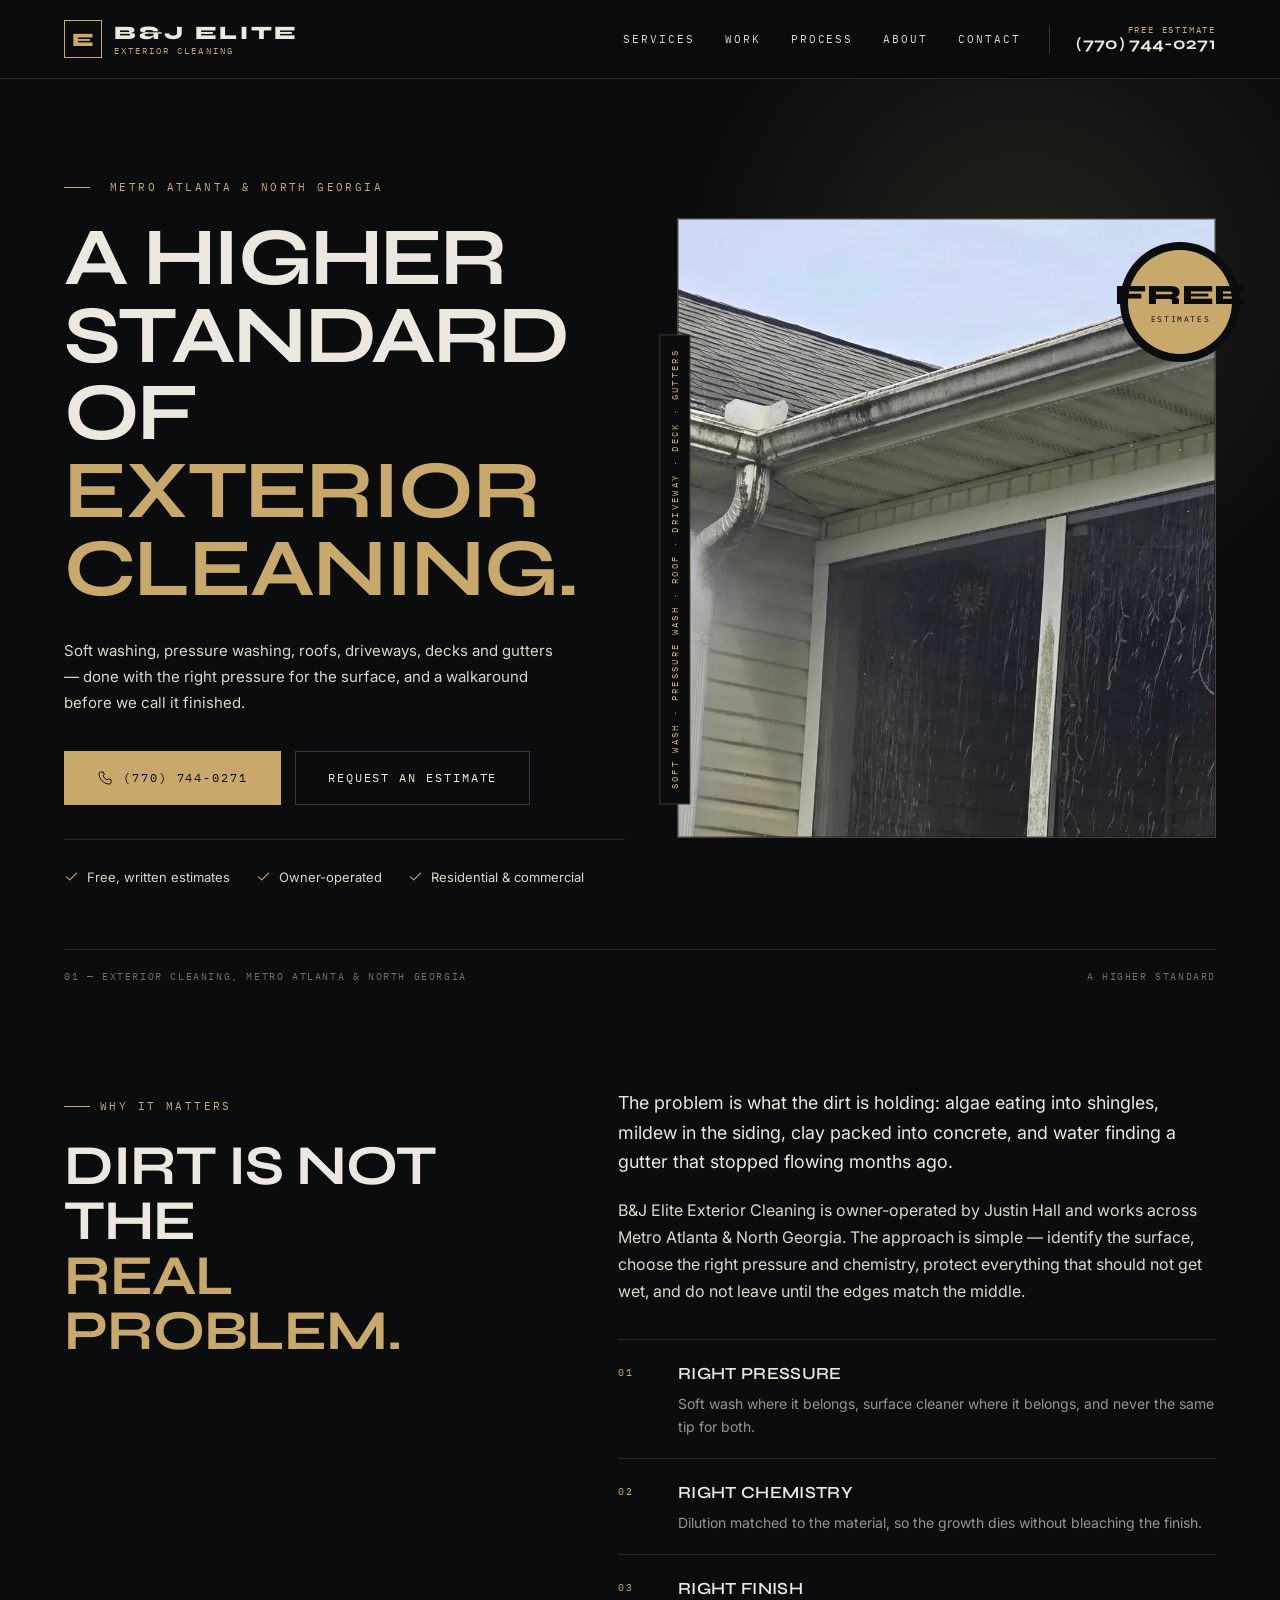
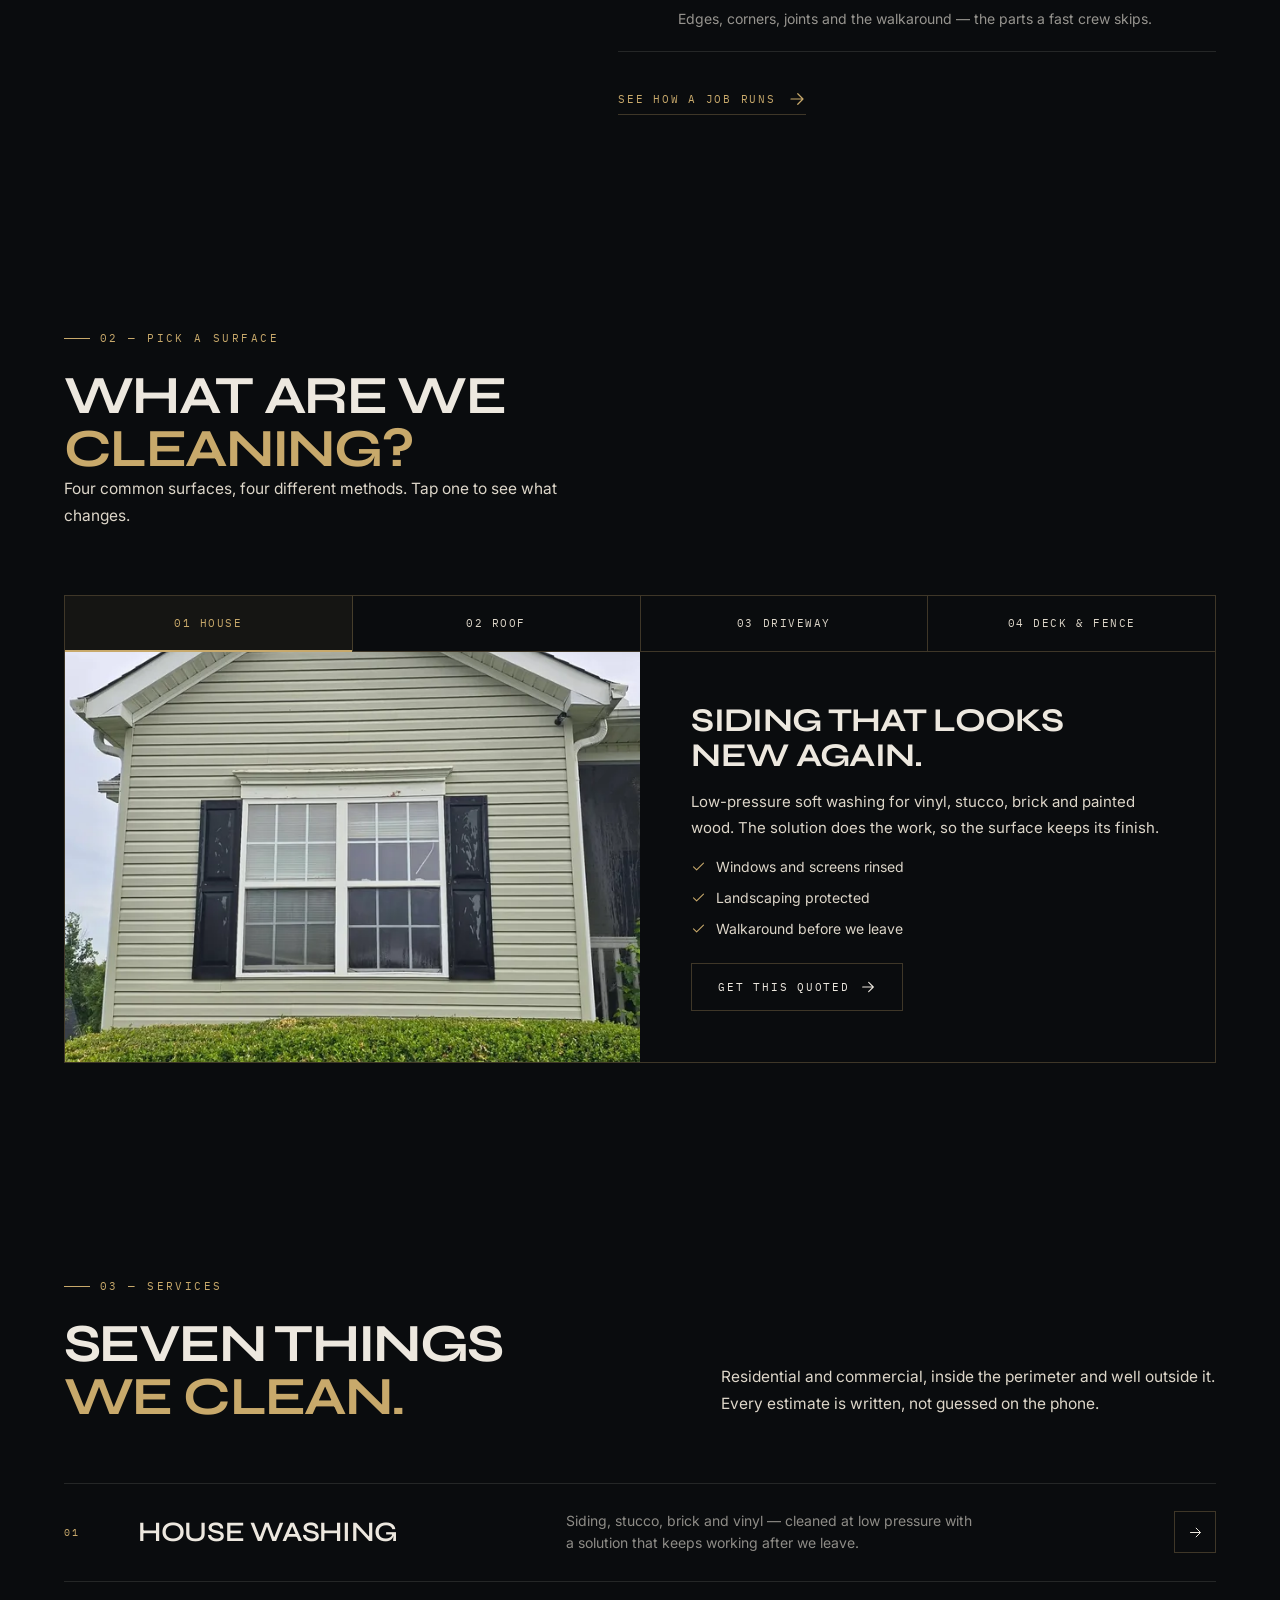
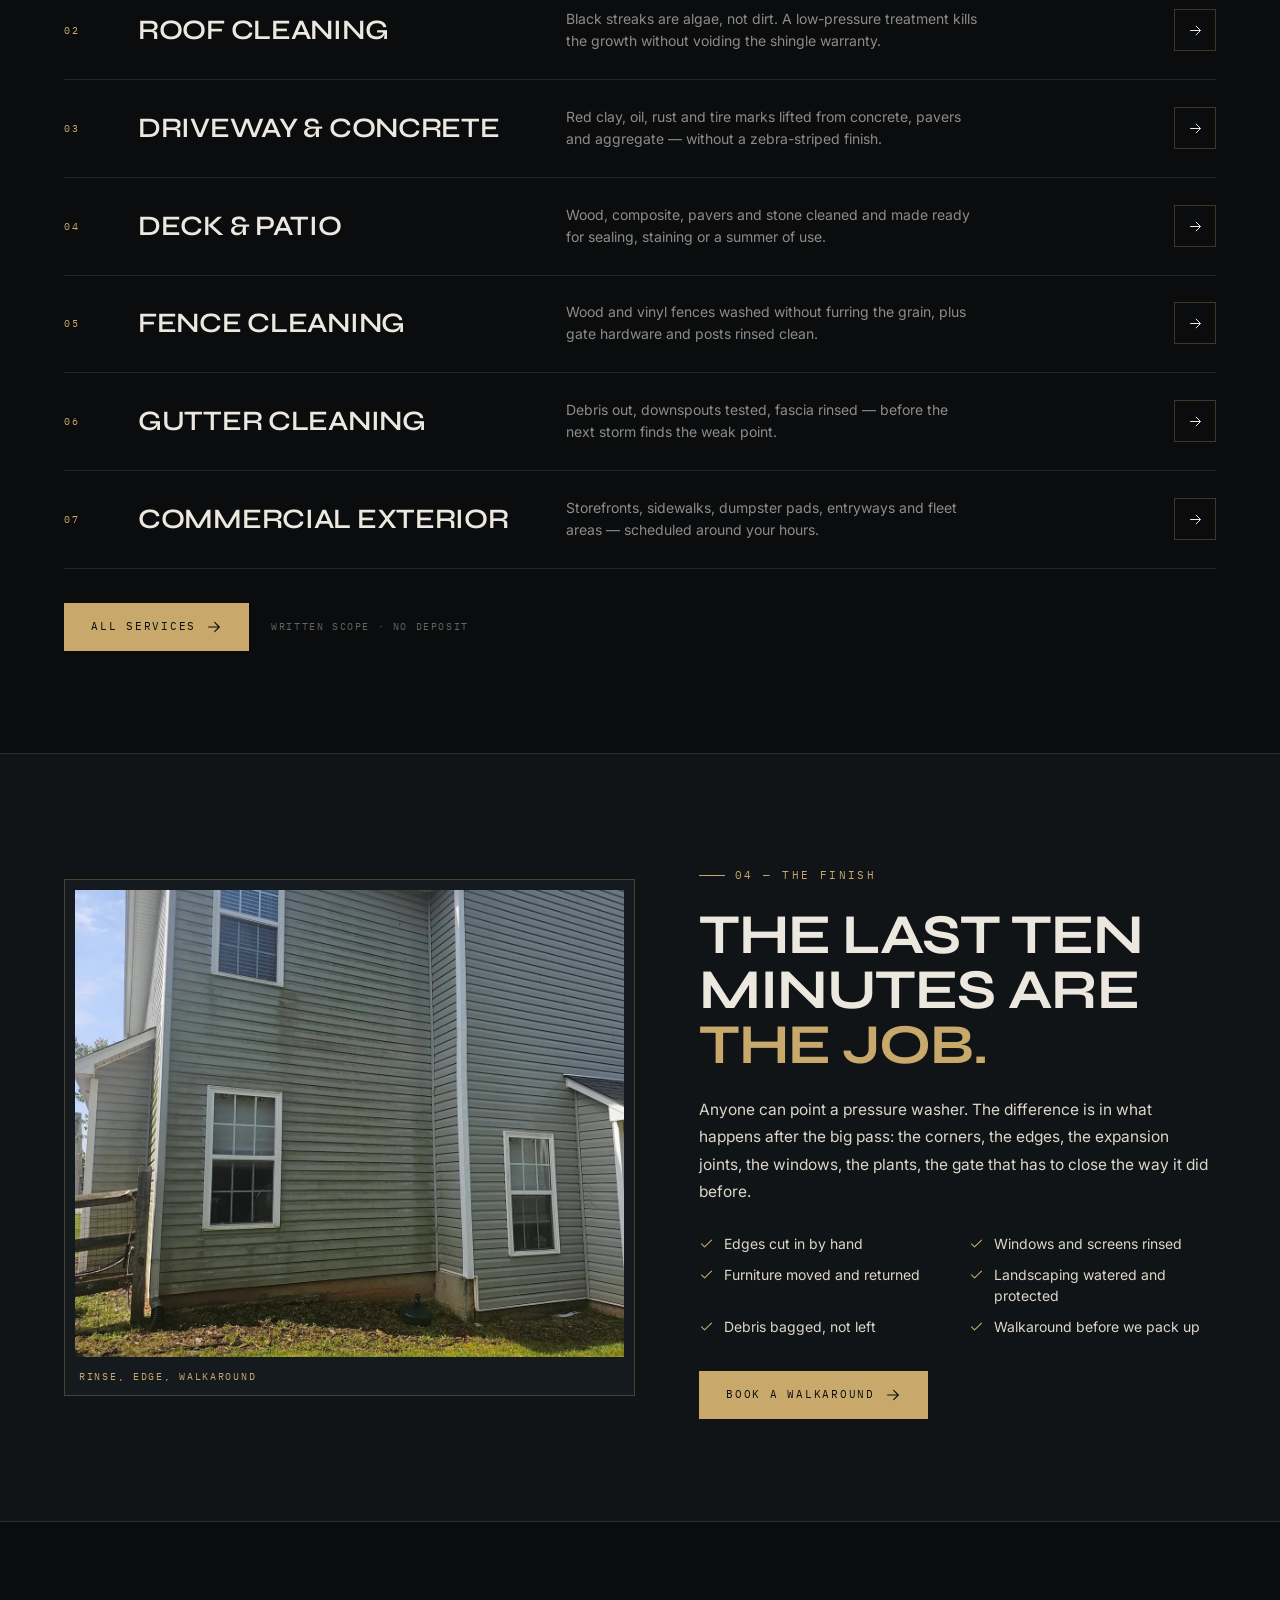
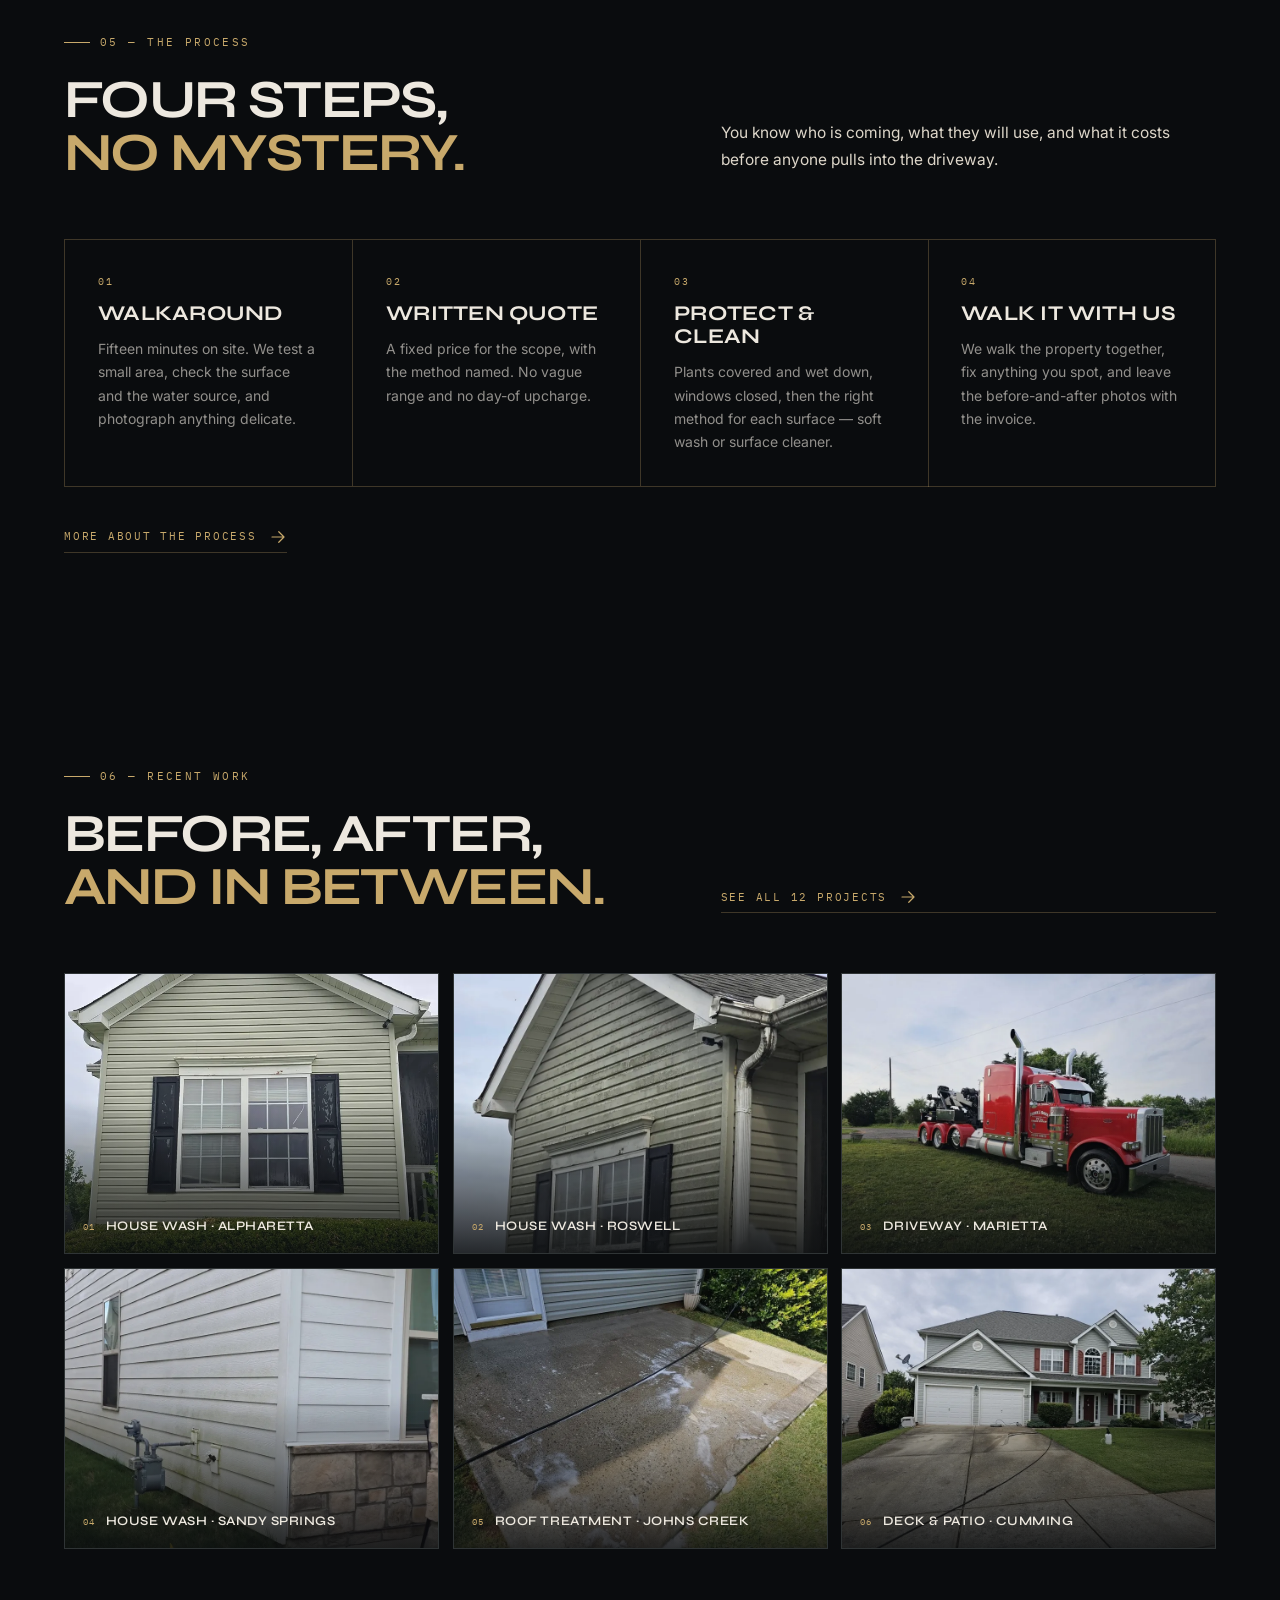
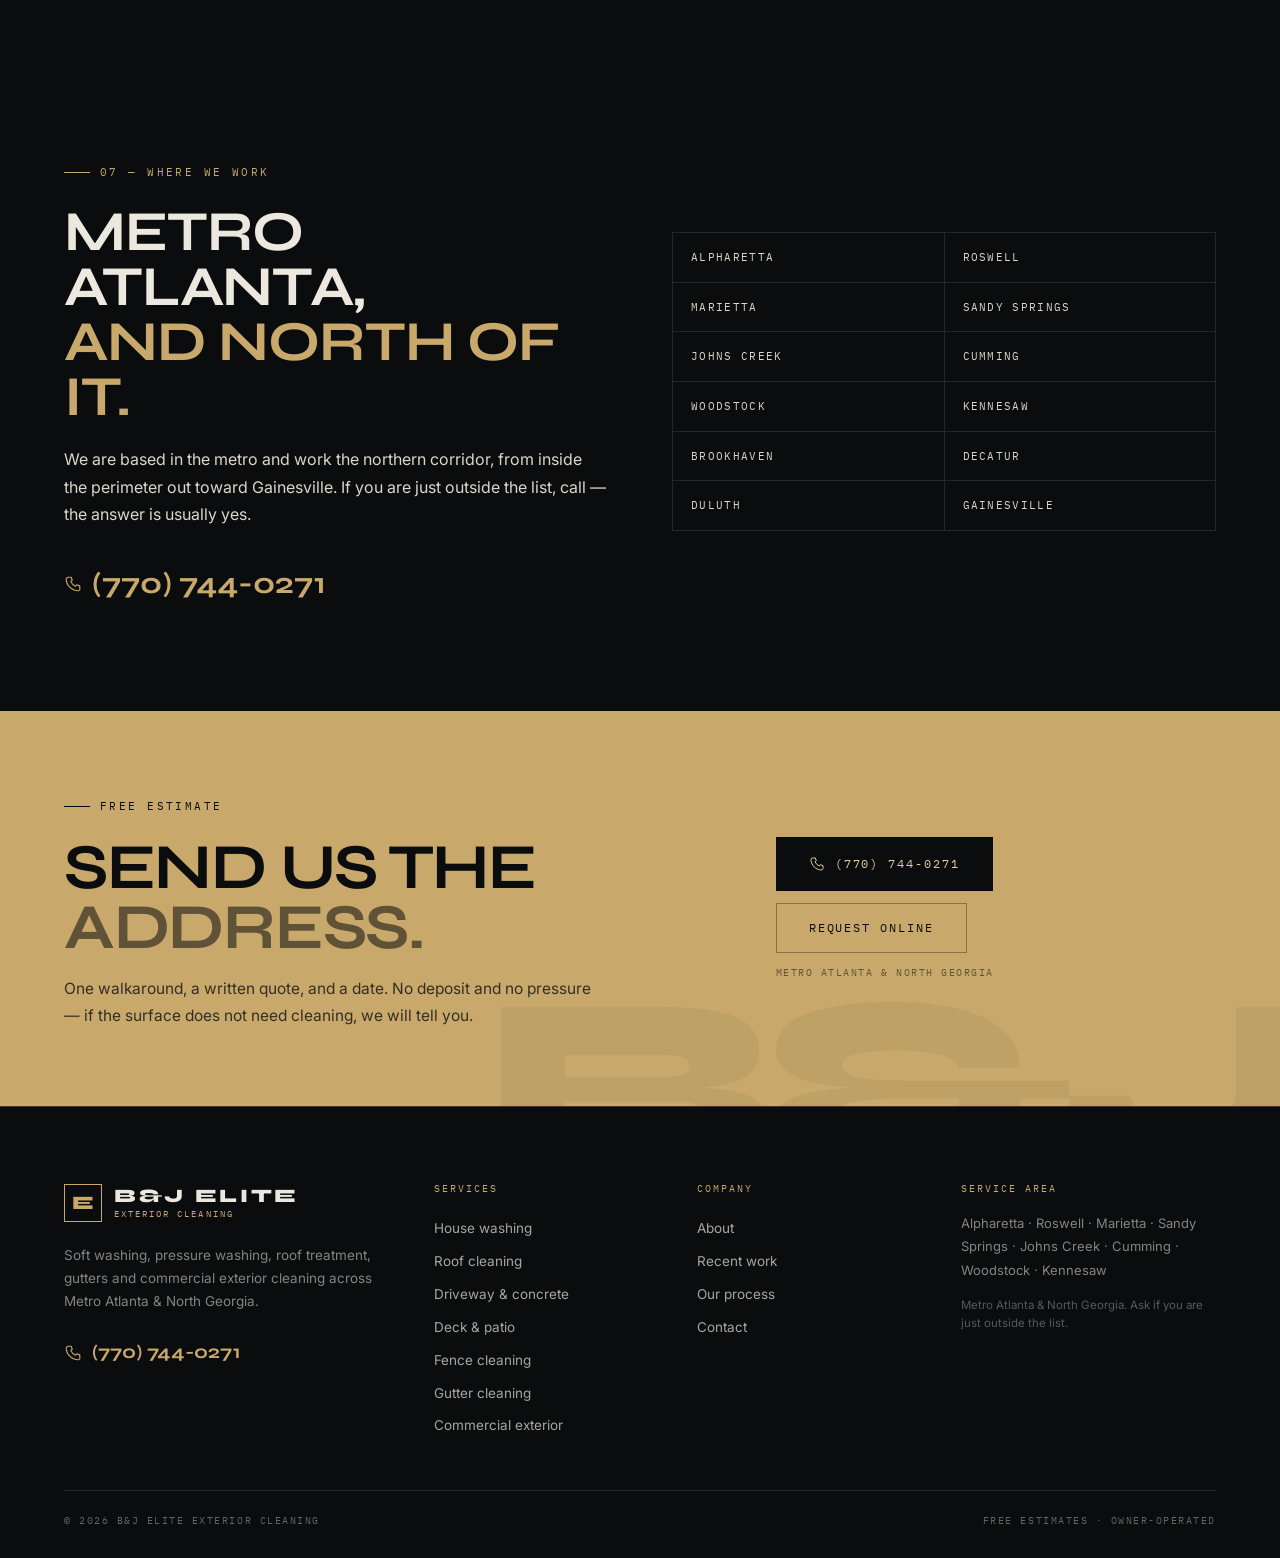
==== commit b9600c04: "fix: B&J branding, real lead submission, estimator QA Corrects business name to B&J Elite Exterior C" ====
--- a/index.html
+++ b/index.html
@@ -5,11 +5,11 @@
 <script>document.documentElement.classList.add('js');</script>
 
 <meta name="viewport" content="width=device-width, initial-scale=1.0">
-<title>Elite Exterior Cleaning | Pressure Washing in Metro Atlanta</title>
+<title>B&amp;J Elite Exterior Cleaning | Pressure Washing in Metro Atlanta</title>
 <meta name="description" content="Soft washing, pressure washing, roof cleaning, driveways, decks and gutters across Metro Atlanta and North Georgia. Free written estimates.">
 <link rel="canonical" href="https://ari-builds.github.io/elite-exterior-cleaning-site/">
 <meta property="og:type" content="website">
-<meta property="og:title" content="Elite Exterior Cleaning | Pressure Washing in Metro Atlanta">
+<meta property="og:title" content="B&amp;J Elite Exterior Cleaning | Pressure Washing in Metro Atlanta">
 <meta property="og:description" content="Soft washing, pressure washing, roof cleaning, driveways, decks and gutters across Metro Atlanta and North Georgia. Free written estimates.">
 <meta property="og:url" content="https://ari-builds.github.io/elite-exterior-cleaning-site/">
 <meta property="og:image" content="https://ari-builds.github.io/elite-exterior-cleaning-site/assets/opt/hero.webp">
@@ -19,7 +19,7 @@
 <link rel="preconnect" href="https://fonts.gstatic.com" crossorigin>
 <link href="https://fonts.googleapis.com/css2?family=Syne:wght@400;500;600;700;800&family=Inter:wght@300;400;500;600;700&family=IBM+Plex+Mono:wght@400;500&display=swap" rel="stylesheet">
 <link rel="stylesheet" href="styles.css">
-<script type="application/ld+json">{"@context":"https://schema.org","@graph":[{"@type":"HomeAndConstructionBusiness","@id":"https://ari-builds.github.io/elite-exterior-cleaning-site/#business","name":"Elite Exterior Cleaning","description":"Soft washing, pressure washing, roof cleaning, driveway and deck cleaning, gutter cleaning and commercial exterior cleaning across Metro Atlanta and North Georgia.","url":"https://ari-builds.github.io/elite-exterior-cleaning-site/","image":"https://ari-builds.github.io/elite-exterior-cleaning-site/assets/opt/hero.webp","telephone":"+1-770-744-0271","areaServed":["Metro Atlanta","North Georgia","Alpharetta","Roswell","Marietta","Sandy Springs","Johns Creek","Cumming","Woodstock","Kennesaw"],"priceRange":"$$","founder":{"@type":"Person","name":"Justin Hall"}},{"@type":"WebSite","@id":"https://ari-builds.github.io/elite-exterior-cleaning-site/#website","url":"https://ari-builds.github.io/elite-exterior-cleaning-site/","name":"Elite Exterior Cleaning","publisher":{"@id":"https://ari-builds.github.io/elite-exterior-cleaning-site/#business"}}]}</script>
+<script type="application/ld+json">{"@context":"https://schema.org","@graph":[{"@type":"HomeAndConstructionBusiness","@id":"https://ari-builds.github.io/elite-exterior-cleaning-site/#business","name":"B&J Elite Exterior Cleaning","description":"Soft washing, pressure washing, roof cleaning, driveway and deck cleaning, gutter cleaning and commercial exterior cleaning across Metro Atlanta and North Georgia.","url":"https://ari-builds.github.io/elite-exterior-cleaning-site/","image":"https://ari-builds.github.io/elite-exterior-cleaning-site/assets/opt/hero.webp","telephone":"+1-770-744-0271","areaServed":["Metro Atlanta","North Georgia","Alpharetta","Roswell","Marietta","Sandy Springs","Johns Creek","Cumming","Woodstock","Kennesaw"],"priceRange":"$$","founder":{"@type":"Person","name":"Justin Hall"}},{"@type":"WebSite","@id":"https://ari-builds.github.io/elite-exterior-cleaning-site/#website","url":"https://ari-builds.github.io/elite-exterior-cleaning-site/","name":"B&J Elite Exterior Cleaning","publisher":{"@id":"https://ari-builds.github.io/elite-exterior-cleaning-site/#business"}}]}</script>
 </head>
 <body>
 <svg width="0" height="0" style="position:absolute" aria-hidden="true" focusable="false"><defs>
@@ -32,9 +32,9 @@
 <a class="skip" href="#main">Skip to content</a>
 <header class="hdr" id="top">
   <div class="shell hdr__in">
-    <a class="logo" href="#top" aria-label="Elite Exterior Cleaning, home">
+    <a class="logo" href="#top" aria-label="B&amp;J Elite Exterior Cleaning, home">
   <span class="logo__mark" aria-hidden="true">E</span>
-  <span class="logo__txt"><strong>Elite</strong><span class="mono">Exterior Cleaning</span></span>
+  <span class="logo__txt"><strong>B&amp;J Elite</strong><span class="mono">Exterior Cleaning</span></span>
 </a>
     <nav class="nav" aria-label="Main">
       <a href="services/">Services</a>
@@ -94,7 +94,7 @@
     </div>
     <div class="why__body rv rv-d1">
       <p class="lead">The problem is what the dirt is holding: algae eating into shingles, mildew in the siding, clay packed into concrete, and water finding a gutter that stopped flowing months ago.</p>
-      <p>Elite Exterior Cleaning is owner-operated by Justin Hall and works across Metro Atlanta & North Georgia. The approach is simple — identify the surface, choose the right pressure and chemistry, protect everything that should not get wet, and do not leave until the edges match the middle.</p>
+      <p>B&amp;J Elite Exterior Cleaning is owner-operated by Justin Hall and works across Metro Atlanta & North Georgia. The approach is simple — identify the surface, choose the right pressure and chemistry, protect everything that should not get wet, and do not leave until the edges match the middle.</p>
       <div class="why__notes">
         <div><span class="mono">01</span><strong>Right pressure</strong><p>Soft wash where it belongs, surface cleaner where it belongs, and never the same tip for both.</p></div>
         <div><span class="mono">02</span><strong>Right chemistry</strong><p>Dilution matched to the material, so the growth dies without bleaching the finish.</p></div>
@@ -120,39 +120,39 @@
     </div>
     <div class="sel__panels">
       <div class="sel__panel is-on" id="panel-house" role="tabpanel" aria-labelledby="tab-house">
-        <figure class="sel__fig"><img src="assets/opt/work-01-880.webp" alt="House cleaning by Elite Exterior Cleaning" width="1200" height="1600" decoding="async"></figure>
+        <figure class="sel__fig"><img src="assets/opt/work-01-880.webp" alt="House cleaning by B&amp;J Elite Exterior Cleaning" width="1200" height="1600" decoding="async"></figure>
         <div class="sel__copy">
           <h3>Siding that looks new again.</h3>
           <p>Low-pressure soft washing for vinyl, stucco, brick and painted wood. The solution does the work, so the surface keeps its finish.</p>
           <ul class="ticks"><li><svg class="ico" aria-hidden="true"><use href="#i-check"/></svg>Windows and screens rinsed</li><li><svg class="ico" aria-hidden="true"><use href="#i-check"/></svg>Landscaping protected</li><li><svg class="ico" aria-hidden="true"><use href="#i-check"/></svg>Walkaround before we leave</li></ul>
-          <a class="btn btn--ghost" href="contact/">Get this quoted <svg class="ico" aria-hidden="true"><use href="#i-arrow"/></svg></a>
+          <a class="btn btn--ghost" href="estimate/">Get this quoted <svg class="ico" aria-hidden="true"><use href="#i-arrow"/></svg></a>
         </div>
       </div>
       <div class="sel__panel" id="panel-roof" role="tabpanel" aria-labelledby="tab-roof" hidden>
-        <figure class="sel__fig"><img src="assets/opt/work-05-880.webp" alt="Roof cleaning by Elite Exterior Cleaning" width="1000" height="750" decoding="async"></figure>
+        <figure class="sel__fig"><img src="assets/opt/work-05-880.webp" alt="Roof cleaning by B&amp;J Elite Exterior Cleaning" width="1000" height="750" decoding="async"></figure>
         <div class="sel__copy">
           <h3>Black streaks are algae.</h3>
           <p>A low-pressure treatment that kills the growth instead of blasting the granules off your shingles. The streaks lift over the following weeks.</p>
           <ul class="ticks"><li><svg class="ico" aria-hidden="true"><use href="#i-check"/></svg>No high pressure on shingles</li><li><svg class="ico" aria-hidden="true"><use href="#i-check"/></svg>Gutters and plants covered</li><li><svg class="ico" aria-hidden="true"><use href="#i-check"/></svg>Before-and-after photos</li></ul>
-          <a class="btn btn--ghost" href="contact/">Get this quoted <svg class="ico" aria-hidden="true"><use href="#i-arrow"/></svg></a>
+          <a class="btn btn--ghost" href="estimate/">Get this quoted <svg class="ico" aria-hidden="true"><use href="#i-arrow"/></svg></a>
         </div>
       </div>
       <div class="sel__panel" id="panel-driveway" role="tabpanel" aria-labelledby="tab-driveway" hidden>
-        <figure class="sel__fig"><img src="assets/opt/work-03-880.webp" alt="Driveway cleaning by Elite Exterior Cleaning" width="1000" height="750" decoding="async"></figure>
+        <figure class="sel__fig"><img src="assets/opt/work-03-880.webp" alt="Driveway cleaning by B&amp;J Elite Exterior Cleaning" width="1000" height="750" decoding="async"></figure>
         <div class="sel__copy">
           <h3>Clean concrete, even finish.</h3>
           <p>Red clay, oil and rust pre-treated, then cleaned with a surface cleaner so you get an even finish instead of wand stripes.</p>
           <ul class="ticks"><li><svg class="ico" aria-hidden="true"><use href="#i-check"/></svg>No zebra striping</li><li><svg class="ico" aria-hidden="true"><use href="#i-check"/></svg>Edges and joints by hand</li><li><svg class="ico" aria-hidden="true"><use href="#i-check"/></svg>Paver-safe options</li></ul>
-          <a class="btn btn--ghost" href="contact/">Get this quoted <svg class="ico" aria-hidden="true"><use href="#i-arrow"/></svg></a>
+          <a class="btn btn--ghost" href="estimate/">Get this quoted <svg class="ico" aria-hidden="true"><use href="#i-arrow"/></svg></a>
         </div>
       </div>
       <div class="sel__panel" id="panel-deck" role="tabpanel" aria-labelledby="tab-deck" hidden>
-        <figure class="sel__fig"><img src="assets/opt/work-07-880.webp" alt="Deck &amp; fence cleaning by Elite Exterior Cleaning" width="1000" height="750" decoding="async"></figure>
+        <figure class="sel__fig"><img src="assets/opt/work-07-880.webp" alt="Deck &amp; fence cleaning by B&amp;J Elite Exterior Cleaning" width="1000" height="750" decoding="async"></figure>
         <div class="sel__copy">
           <h3>The right pressure for the material.</h3>
           <p>Wood, composite, vinyl and pavers each get their own tip and their own mix — so a deck is cleaned, not furred.</p>
           <ul class="ticks"><li><svg class="ico" aria-hidden="true"><use href="#i-check"/></svg>Low-pressure wood washing</li><li><svg class="ico" aria-hidden="true"><use href="#i-check"/></svg>Mildew and tannin treatment</li><li><svg class="ico" aria-hidden="true"><use href="#i-check"/></svg>Sealing quote on request</li></ul>
-          <a class="btn btn--ghost" href="contact/">Get this quoted <svg class="ico" aria-hidden="true"><use href="#i-arrow"/></svg></a>
+          <a class="btn btn--ghost" href="estimate/">Get this quoted <svg class="ico" aria-hidden="true"><use href="#i-arrow"/></svg></a>
         </div>
       </div>
     </div>
@@ -172,7 +172,7 @@
           <span class="svc__t">House washing</span>
           <span class="svc__d">Siding, stucco, brick and vinyl — cleaned at low pressure with a solution that keeps working after we leave.</span>
           <span class="svc__go"><svg class="ico" aria-hidden="true"><use href="#i-arrow"/></svg></span>
-          <span class="svc__peek"><img src="assets/opt/work-01-880.webp" alt="" loading="lazy" decoding="async"></span>
+          <span class="svc__peek"><img src="assets/opt/work-01-880.webp" alt="House washing service peek — soft wash on siding" loading="lazy" decoding="async"></span>
         </a>
       </li>
       <li class="svc__item rv">
@@ -181,7 +181,7 @@
           <span class="svc__t">Roof cleaning</span>
           <span class="svc__d">Black streaks are algae, not dirt. A low-pressure treatment kills the growth without voiding the shingle warranty.</span>
           <span class="svc__go"><svg class="ico" aria-hidden="true"><use href="#i-arrow"/></svg></span>
-          <span class="svc__peek"><img src="assets/opt/work-05-880.webp" alt="" loading="lazy" decoding="async"></span>
+          <span class="svc__peek"><img src="assets/opt/work-05-880.webp" alt="Roof cleaning service peek — algae treatment on shingles" loading="lazy" decoding="async"></span>
         </a>
       </li>
       <li class="svc__item rv">
@@ -190,7 +190,7 @@
           <span class="svc__t">Driveway & concrete</span>
           <span class="svc__d">Red clay, oil, rust and tire marks lifted from concrete, pavers and aggregate — without a zebra-striped finish.</span>
           <span class="svc__go"><svg class="ico" aria-hidden="true"><use href="#i-arrow"/></svg></span>
-          <span class="svc__peek"><img src="assets/opt/work-03-880.webp" alt="" loading="lazy" decoding="async"></span>
+          <span class="svc__peek"><img src="assets/opt/work-03-880.webp" alt="Driveway cleaning service peek — surface cleaner on concrete" loading="lazy" decoding="async"></span>
         </a>
       </li>
       <li class="svc__item rv">
@@ -199,7 +199,7 @@
           <span class="svc__t">Deck & patio</span>
           <span class="svc__d">Wood, composite, pavers and stone cleaned and made ready for sealing, staining or a summer of use.</span>
           <span class="svc__go"><svg class="ico" aria-hidden="true"><use href="#i-arrow"/></svg></span>
-          <span class="svc__peek"><img src="assets/opt/work-06-880.webp" alt="" loading="lazy" decoding="async"></span>
+          <span class="svc__peek"><img src="assets/opt/work-06-880.webp" alt="Deck and patio service peek — wood and composite cleaning" loading="lazy" decoding="async"></span>
         </a>
       </li>
       <li class="svc__item rv">
@@ -208,7 +208,7 @@
           <span class="svc__t">Fence cleaning</span>
           <span class="svc__d">Wood and vinyl fences washed without furring the grain, plus gate hardware and posts rinsed clean.</span>
           <span class="svc__go"><svg class="ico" aria-hidden="true"><use href="#i-arrow"/></svg></span>
-          <span class="svc__peek"><img src="assets/opt/work-07-880.webp" alt="" loading="lazy" decoding="async"></span>
+          <span class="svc__peek"><img src="assets/opt/work-07-880.webp" alt="Fence cleaning service peek — wood and vinyl fence washing" loading="lazy" decoding="async"></span>
         </a>
       </li>
       <li class="svc__item rv">
@@ -217,7 +217,7 @@
           <span class="svc__t">Gutter cleaning</span>
           <span class="svc__d">Debris out, downspouts tested, fascia rinsed — before the next storm finds the weak point.</span>
           <span class="svc__go"><svg class="ico" aria-hidden="true"><use href="#i-arrow"/></svg></span>
-          <span class="svc__peek"><img src="assets/opt/work-10-880.webp" alt="" loading="lazy" decoding="async"></span>
+          <span class="svc__peek"><img src="assets/opt/work-10-880.webp" alt="Gutter cleaning service peek — debris cleared from gutters" loading="lazy" decoding="async"></span>
         </a>
       </li>
       <li class="svc__item rv">
@@ -226,7 +226,7 @@
           <span class="svc__t">Commercial exterior</span>
           <span class="svc__d">Storefronts, sidewalks, dumpster pads, entryways and fleet areas — scheduled around your hours.</span>
           <span class="svc__go"><svg class="ico" aria-hidden="true"><use href="#i-arrow"/></svg></span>
-          <span class="svc__peek"><img src="assets/opt/work-11-880.webp" alt="" loading="lazy" decoding="async"></span>
+          <span class="svc__peek"><img src="assets/opt/work-11-880.webp" alt="Commercial exterior service peek — storefront pressure washing" loading="lazy" decoding="async"></span>
         </a>
       </li>
     </ol>
@@ -344,9 +344,9 @@
 <footer class="foot">
   <div class="shell foot__top">
     <div class="foot__brand">
-      <a class="logo" href="#top" aria-label="Elite Exterior Cleaning, home">
+      <a class="logo" href="#top" aria-label="B&amp;J Elite Exterior Cleaning, home">
   <span class="logo__mark" aria-hidden="true">E</span>
-  <span class="logo__txt"><strong>Elite</strong><span class="mono">Exterior Cleaning</span></span>
+  <span class="logo__txt"><strong>B&amp;J Elite</strong><span class="mono">Exterior Cleaning</span></span>
 </a>
       <p>Soft washing, pressure washing, roof treatment, gutters and commercial exterior cleaning across Metro Atlanta & North Georgia.</p>
       <a class="foot__tel" href="tel:+17707440271"><svg class="ico" aria-hidden="true"><use href="#i-tel"/></svg>(770) 744-0271</a>
@@ -375,7 +375,7 @@
     </div>
   </div>
   <div class="shell foot__bottom">
-    <span class="mono">© <span data-year>2026</span> Elite Exterior Cleaning</span>
+    <span class="mono">© <span data-year>2026</span> B&amp;J Elite Exterior Cleaning</span>
     <span class="mono">Free estimates · Owner-operated</span>
   </div>
 </footer>
--- a/styles.css
+++ b/styles.css
@@ -1,5 +1,5 @@
 /* ==========================================================================
-   Elite Exterior Cleaning — "Night & Gold"
+   B&J Elite Exterior Cleaning — "Night & Gold"
    Syne display · Inter body · IBM Plex Mono labels
    night #0A0C0E · champagne #C8A96B · light #E4CE9A · bone #EDE8DF
    ========================================================================== */
@@ -925,7 +925,7 @@
   overflow: hidden;
 }
 .band::after {
-  content: "ELITE";
+  content: "B&J";
   position: absolute;
   right: -2%;
   bottom: -28%;
